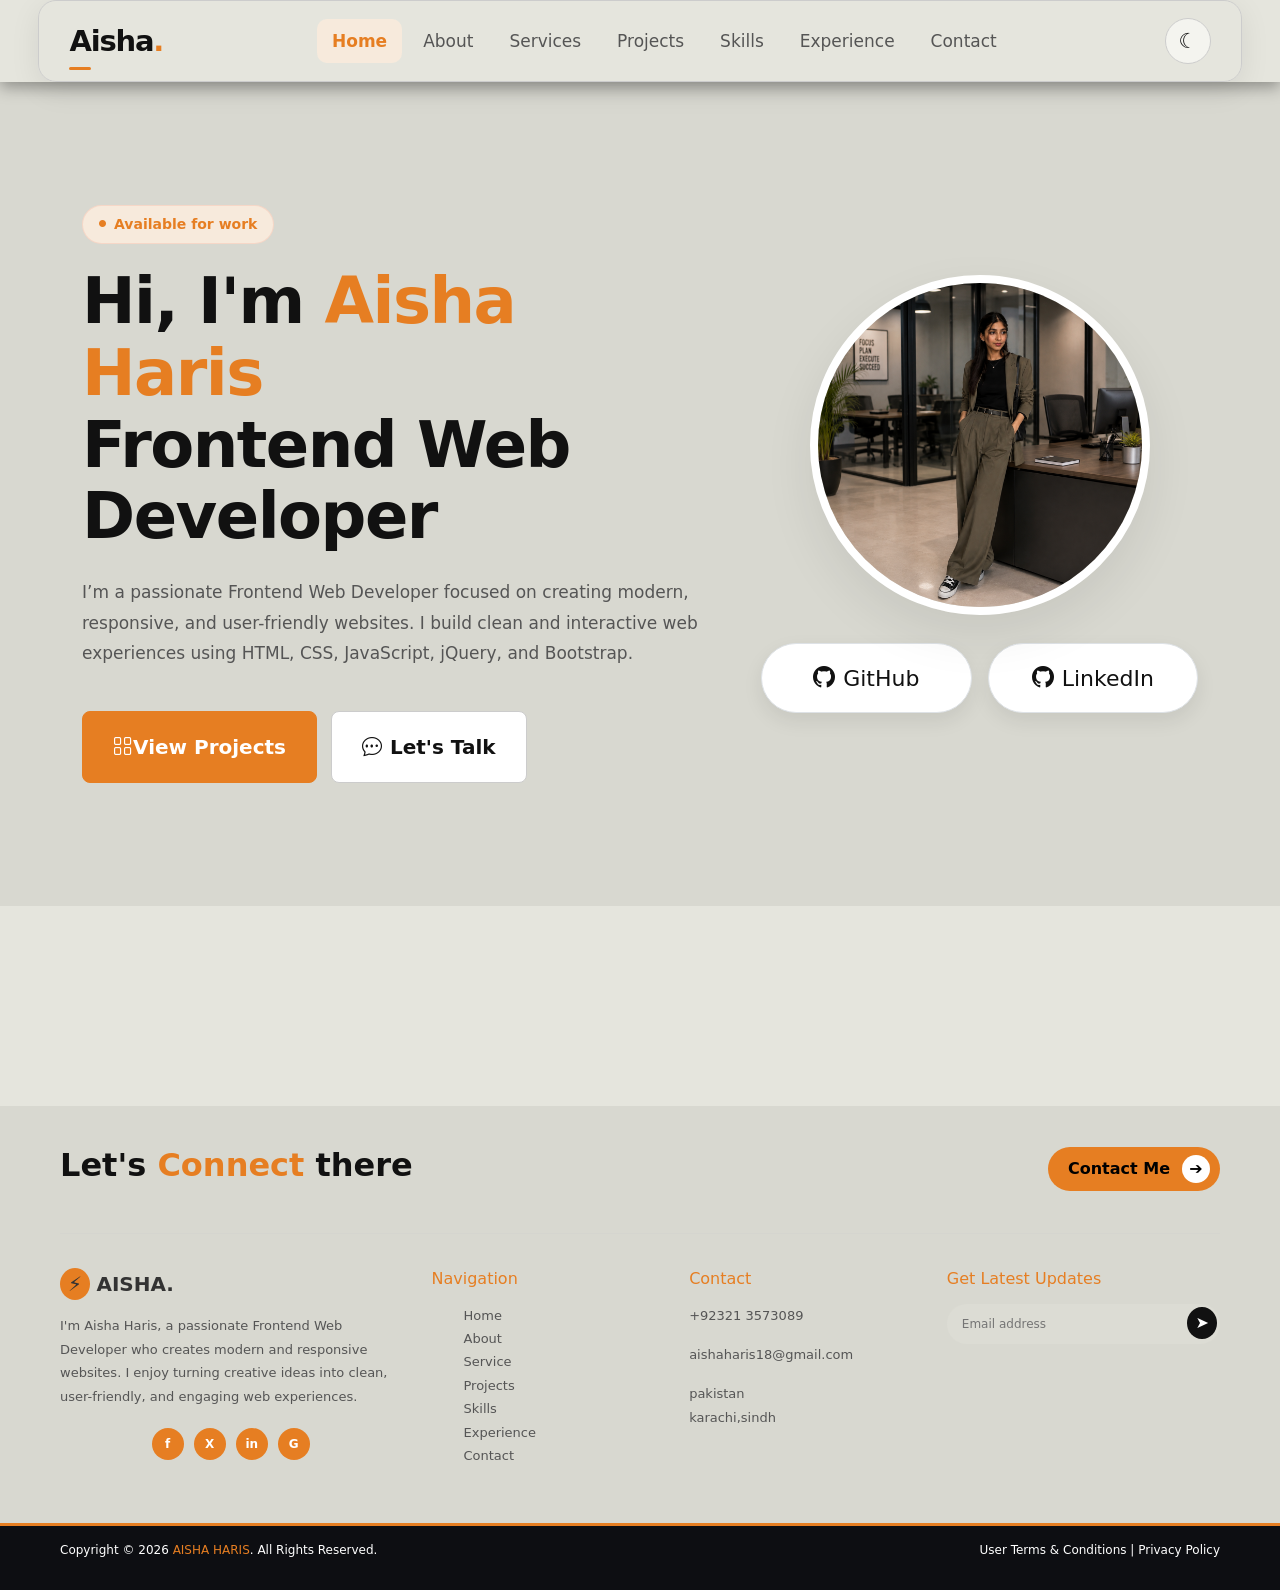
==== index.html @ 4a74c47f "initial portfolio website" ====
<!DOCTYPE html>
<html lang="en">
<head>
    <meta charset="UTF-8">
    <meta name="viewport" content="width=device-width, initial-scale=1.0">
    <title>Aisha Muhammad Haris | Frontend Developer</title>
    <link href="https://cdn.jsdelivr.net/npm/bootstrap@5.3.3/dist/css/bootstrap.min.css" rel="stylesheet">
    <link rel="stylesheet" href="https://cdn.jsdelivr.net/npm/bootstrap-icons@1.11.3/font/bootstrap-icons.min.css">
    <link rel="stylesheet" href="CSS/style.css">
    <link rel="stylesheet" href="CSS/responsive.css">
</head>
<body>
    <!-- NAVBAR -->
<!-- NAVBAR --> 
<nav class="navbar navbar-expand-lg portfolio-navbar"> 
    <div class="container"> 
 
        <a class="navbar-brand portfolio-logo" href="#home"> 
            Aisha<span>.</span> 
        </a> 
 
        <button class="navbar-toggler" type="button" 
            data-bs-toggle="collapse" 
            data-bs-target="#mainNavbar" 
            aria-controls="mainNavbar" 
            aria-expanded="false" 
            aria-label="Toggle navigation"> 
 
            <span class="hamburger-icon"> 
                <span></span> 
                <span></span> 
                <span></span> 
            </span> 
        </button> 
 
        <div class="collapse navbar-collapse" id="mainNavbar"> 
            <ul class="navbar-nav mx-auto align-items-lg-center"> 
                <li class="nav-item"> 
                    <a class="nav-link active" href="#home">Home</a> 
                </li> 
                <li class="nav-item"> 
                    <a class="nav-link" href="#about">About</a> 
                </li> 
                <li class="nav-item"> 
                    <a class="nav-link" href="#services">Services</a> 
                </li> 
                <li class="nav-item"> 
                    <a class="nav-link" href="#projects">Projects</a> 
                </li> 
                <li class="nav-item"> 
                    <a class="nav-link" href="#skills">Skills</a> 
                </li> 
                <li class="nav-item"> 
                    <a class="nav-link" href="#experience">Experience</a> 
                </li> 
                <li class="nav-item"> 
                    <a class="nav-link" href="#contact">Contact</a> 
                </li> 
            </ul> 
 
            <button class="theme-toggle" id="themeToggle" type="button" aria-label="Toggle dark mode"> 
                <span id="themeIcon">☾</span> 
            </button> 
        </div> 
    </div> 
</nav>
<!-- HERO SECTION -->
<section id="home" class="hero-section portfolio-section">
    <div class="container">
        <div class="row align-items-center g-5">
            <div class="col-lg-7">
                <span class="hero-badge"><i class="bi bi-circle-fill"></i> Available for work</span>
                <h1 class="hero-title">Hi, I'm <span class="hero-highlight">Aisha Haris</span><br>Frontend Web Developer</h1>
                <p class="hero-description">I’m a passionate Frontend Web Developer focused on creating modern, responsive, and user-friendly websites. I build clean and interactive web experiences using HTML, CSS, JavaScript, jQuery, and Bootstrap.</p>
                <div class="hero-buttons">
                    <a href="projects.html" class="btn btn-primary hero-btn"><i class="bi bi-grid"></i>View Projects</a>
                    <a href="https://wa.me/923213573089" target="_blank" rel="noopener noreferrer" class="btn btn-outline-secondary hero-btn">
                        <i class="bi bi-chat-dots me-2"></i>Let's Talk
                    </a>
                </div>
            </div>

            <div class="col-lg-5 text-center">
                <div class="hero-image-wrapper">
                    <div class="hero-image-bg"></div>
                    <img src="ASSETS/IMAGES/my pic.png" alt="" class="profile-img">
                </div>

                <div class="hero-social">
                    <a href="https://github.com/aishaharis18-taurus" target="_blank" class="btn btn-light border rounded-pill px-4 py-2 githublink">
                        <i class="bi bi-github me-2"></i>GitHub
                    </a>

                    <a href="" target="_blank" class="btn btn-light border rounded-pill px-4 py-2 linkedinlink">
                        <i class="bi bi-github me-2"></i>LinkedIn
                    </a>
                </div>
            </div>
        </div>
    </div>
</section>
<section id="about"></section>
<section id="services"></section>
<section id="projects"></section>
<section id="skills"></section>
<section id="education"></section>
<section id="experience"></section>
<section id="contact"></section>
    <!-- FOOTER  -->
<footer class="footer">
  <!-- Top CTA Header -->
  <div class="footer-top">
    <h2>Let's <span>Connect</span> there</h2>
    <a href="https://wa.me/923213573089" class="contact-btn">
      Contact Me <span class="arrow">➔</span>
    </a>
  </div>

  <hr class="divider" />


  <div class="footer-content">

    <div class="footer-col about">
      <div class="logo">
        <span class="logo-icon">⚡</span> <strong>AISHA.</strong>
      </div>
      <p>
        I'm Aisha Haris, a passionate Frontend Web Developer who creates modern and responsive websites.
I enjoy turning creative ideas into clean, user-friendly, and engaging web experiences.

      </p>
      <div class="social-icons">
        <a href="https://www.facebook.com">f</a>
        <a href="https://x.com">X</a>
        <a href="https://www.linkedin.com/in/aisha-haris-372047421/">in</a>
        <a href="https://github.com/aishaharis18-taurus">G</a>
      </div>
    </div>

    <div class="footer-col">
      <h3>Navigation</h3>
      <ul>
        <li><a href="#">Home</a></li>
        <li><a href="#">About</a></li>
        <li><a href="#">Service</a></li>
        <li><a href="#">Projects</a></li>
        <li><a href="#">Skills</a></li>
        <li><a href="#">Experience</a></li>
        <li><a href="#">Contact</a></li>
      </ul>
    </div>

    <div class="footer-col">
      <h3>Contact</h3>
      <p>+92321 3573089</p>
      <p>aishaharis18@gmail.com</p>
      <p>pakistan <br>karachi,sindh</p>
    </div>


    <div class="footer-col">
      <h3>Get Latest Updates</h3>
      <div class="newsletter-input">
        <input type="email" placeholder="Email address" />
        <button type="submit">➤</button>
      </div>
    </div>
  </div>
  <div class="footer-bottom">
    <p>Copyright © 2026 <span>AISHA HARIS</span>. All Rights Reserved.</p>
    <div class="footer-links">
      <a href="#">User Terms & Conditions</a> | <a href="#">Privacy Policy</a>
    </div>
  </div>
</footer>







<script src="https://cdn.jsdelivr.net/npm/bootstrap@5.3.3/dist/js/bootstrap.bundle.min.js"></script>
<script src="js/data.js"></script>
<script src="js/portfolio.js"></script>
<script src="js/about.js"></script>
<script src="js/projects.js"></script>
<script src="js/contact.js"></script>


</body>
</html>
---- CSS/style.css ----
:root {

    /* ================================
       LIGHT THEME
    ================================= */

    --primary-color: #e67e22;
    --primary-dark: #d66f16;
    --primary-light: #f7eadc;

    --bg-color: #e5e5dd;
    --navbar-color: rgba(229, 229, 221, 0.92);

    --mint-color: #eeeeea;
    --light-green: #f4f4ef;

    --heading-color: #111111;
    --text-color: #555555;

    --border-color: #cccccc;
    --shadow-color: rgba(0, 0, 0, 0.08);

    --card-color: #ffffff;

    --button-text: #ffffff;
    --outline-bg: #ffffff;
    --icon-bg: #ffffff;
    --image-border: #ffffff;

    --navbar-shadow: 0 8px 30px rgba(0, 0, 0, 0.08);

    --transition: 0.3s ease;

}
/* ================================
   DARK THEME - FULL BLACK
================================ */

[data-theme="dark"] {

    --primary-color: #f39a4a;
    --primary-dark: #e67e22;
    --primary-light: #2a1d14;

    /* FULL BLACK BACKGROUND */
    --bg-color: #000000;

    --navbar-color: rgba(10, 10, 10, 0.95);

    --mint-color: #0d0d0d;
    --light-green: #111111;

    --heading-color: #ffffff;
    --text-color: #bdbdbd;

    --border-color: #292929;
    --shadow-color: rgba(0, 0, 0, 0.7);

    --card-color: #111111;

    --button-text: #ffffff;
    --outline-bg: #111111;
    --icon-bg: #111111;
    --image-border: #222222;

    --navbar-shadow: 0 8px 30px rgba(0, 0, 0, 0.7);
}
html {
    scroll-behavior: smooth;
}

body {
    margin: 0;
    background: var(--bg-color);
    color: var(--heading-color);
     transition:
        background-color var(--transition),
        color var(--transition);
}
                     /* start navbar  */
.portfolio-navbar {
    position: sticky;
    top: 0;
    z-index: 1000;
    width: 100%;
    margin: 0;
    padding:  0;
  box-shadow: rgba(0, 0, 0, 0.35) 0px 5px 15px;
    background: transparent !important;
}
.portfolio-navbar > .container {
    width: 94%;
    max-width: 100%;
    min-height: 82px;
    padding: 0 30px;
    display: flex;
    align-items: center;
    background: var(--navbar-color);
    border: 1px solid var(--border-color);
    border-radius: 18px;
    box-shadow: 0 8px 30px var(--shadow-color);
    backdrop-filter: blur(16px);
    -webkit-backdrop-filter: blur(16px);
    transition: background-color var(--transition), border-color var(--transition), box-shadow var(--transition);
}
.portfolio-logo {
    position: relative;
    display: inline-flex;
    align-items: center;
    flex-shrink: 0;
    color: var(--heading-color) !important;
    font-size: 29px;
    font-weight: 700;
    letter-spacing: -1.2px;
    line-height: 1;
    text-decoration: none;
    transition: color var(--transition);
}
.portfolio-logo span {
    color: var(--primary-color);
}
.portfolio-logo::after {
    content: "";
    position: absolute;
    left: 0;
    bottom: -9px;
    width: 22px;
    height: 3px;
    background: var(--primary-color);
    border-radius: 20px;
    transition: width var(--transition);
}
.portfolio-logo:hover {
    color: var(--primary-color) !important;
}
.portfolio-logo:hover::after {
    width: 38px;
}
.portfolio-navbar .navbar-nav {
    margin: 0 auto !important;
    display: flex;
    align-items: center;
    gap: 6px;
}
.portfolio-navbar .nav-link {
    padding: 12px 15px !important;
    color: var(--text-color) !important;
    font-size: 17px;
    font-weight: 500;
    line-height: 1.2;
    white-space: nowrap;
    border-radius: 10px;
    transition: color var(--transition), background-color var(--transition);
}
.portfolio-navbar .nav-link:hover {
    color: var(--primary-color) !important;
    background: var(--primary-light);
}
.portfolio-navbar .nav-link.active {
    color: var(--primary-color) !important;
    background: var(--primary-light);
    font-weight: 600;
}
.theme-toggle {
    width: 46px;
    height: 46px;
    flex-shrink: 0;
    display: flex;
    align-items: center;
    justify-content: center;
    margin-left: 15px;
    padding: 0;
    border: 1px solid var(--border-color);
    border-radius: 50%;
    background: var(--light-green);
    color: var(--heading-color);
    font-size: 21px;
    line-height: 1;
    cursor: pointer;
    transition: color var(--transition), background-color var(--transition), border-color var(--transition), transform var(--transition);
}
.theme-toggle:hover {
    color: var(--primary-color);
    background: var(--primary-light);
    border-color: var(--primary-color);
    transform: rotate(15deg);
}
.navbar-toggler {
    width: 46px;
    height: 46px;
    padding: 0;
    display: flex;
    align-items: center;
    justify-content: center;
    border: 1px solid var(--border-color);
    border-radius: 10px;
    background: var(--light-green);
    transition: background-color var(--transition), border-color var(--transition), transform var(--transition);
}
.navbar-toggler:hover {
    background: var(--primary-light);
    border-color: var(--primary-color);
}
.navbar-toggler:active {
    transform: scale(0.92);
}
.navbar-toggler:focus {
    box-shadow: none;
}
.hamburger-icon {
    width: 22px;
    height: 18px;
    display: flex;
    flex-direction: column;
    justify-content: space-between;
}
.hamburger-icon span {
    width: 100%;
    height: 2px;
    display: block;
    background: var(--heading-color);
    border-radius: 10px;
    transform-origin: center;
    transition: transform 0.35s ease, opacity 0.25s ease;
}
.navbar-toggler[aria-expanded="true"] .hamburger-icon span:nth-child(1) {
    transform: translateY(8px) rotate(45deg);
}
.navbar-toggler[aria-expanded="true"] .hamburger-icon span:nth-child(2) {
    opacity: 0;
}
.navbar-toggler[aria-expanded="true"] .hamburger-icon span:nth-child(3) {
    transform: translateY(-8px) rotate(-45deg);
}
                   /* NAVBAR END  */            
                   /* HERO SECTION START  */
               .hero-section {
    min-height: calc(100vh - 76px);
    display: flex;
    align-items: center;
    padding: 80px 0;
    background: var(--bg-color);
    overflow: hidden;
    transition: background-color var(--transition);
}

.hero-badge {
    display: inline-flex;
    align-items: center;
    gap: 8px;
    padding: 8px 16px;
    margin-bottom: 22px;
    background: var(--primary-light);
    color: var(--primary-color);
    border: 1px solid rgba(239, 107, 79, 0.15);
    border-radius: 50px;
    font-size: 14px;
    font-weight: 600;
}
.hero-badge i {
    font-size: 7px;
}
.hero-title {
    margin: 0;
    color: var(--heading-color);
    font-size: clamp(2.5rem, 5vw, 4.2rem);
    line-height: 1.12;
    font-weight: 700;
    letter-spacing: -1.5px;
}
.hero-highlight {
    color: var(--primary-color);
}
.hero-description {
   max-width: 650px;
    margin-top: 24px;
    color: var(--text-color);
    font-size: 17px;
    line-height: 1.8;
}
.hero-buttons {
    display: flex;
    flex-wrap: wrap;
    gap: 14px;
    margin-top: 42px;
}
.hero-btn {
    padding: 20px 30px;
    border-radius: 8px;
    font-weight: 900;
    font-size: 20px;
    transition: color var(--transition), background-color var(--transition), border-color var(--transition), transform var(--transition);
}
.hero-btn.btn-primary {
    background: var(--primary-color);
    border-color: var(--primary-color);
    color: var(--button-text) !important;
}
.hero-btn.btn-primary:hover {
    background: var(--primary-dark);
    border-color: var(--primary-dark);
    color: var(--button-text) !important;
    transform: translateY(-2px);
}
.hero-btn.btn-outline-secondary {
    color: var(--heading-color) !important;
    background: var(--outline-bg) !important;
    border: 1px solid var(--border-color) !important;
}
.hero-btn.btn-outline-secondary:hover {
    color: var(--primary-color) !important;
    background: var(--primary-light) !important;
    border-color: var(--primary-color) !important;
    transform: translateY(-2px);
}
.hero-image-wrapper {
    position: relative;
    width: 340px;
    height: 340px;
    margin: 0 auto;
}
.hero-image-bg {
    position: absolute;
    inset: 15px;
    background: var(--mint-color);
    border-radius: 50%;
}
.profile-img {
    position: relative;
    z-index: 2;
    width: 100%;
    height: 100%;
    object-fit: cover;
    border-radius: 50%;
    border: 8px solid var(--image-border);
    box-shadow: 0 20px 50px var(--shadow-color);
    transition: border-color var(--transition), box-shadow var(--transition);
}
  .profile-img:hover {
      transform: scale(1.02);
    }
.hero-social {
    display: flex;
    justify-content: center;
    gap: 16px;
    margin-top: 28px;
}
.hero-social a {
    width: 300px;
    height: 70px;
    display: flex;
    align-items: center;
    justify-content: center;
    background: var(--icon-bg);
    color: var(--heading-color) !important;
    border: 1px solid var(--border-color);
    border-radius: 55%;
    font-size: 22px;
    text-decoration: none;
    box-shadow: 0 8px 20px var(--shadow-color);
    transition: color var(--transition), background-color var(--transition), border-color var(--transition), transform var(--transition), box-shadow var(--transition);
}
.hero-social a:hover {
    color: var(--button-text) !important;
    background: var(--primary-color);
    border-color: var(--primary-color);
    transform: translateY(-4px);
    box-shadow: 0 12px 25px var(--shadow-color);
}
.hero-social a i {
    color: inherit !important;
    transition: color var(--transition);
    
}    
                      /* HERO SECTION END  */

                      /* ABOUT SECTION STRT  */
                      .about-section {
    width: 90%;
    max-width: 1200px;
    margin: 80px auto;
    display: grid;
    grid-template-columns: 1.1fr 1.4fr 0.9fr;
    gap: 55px;
    align-items: start;
}

.about-left {
    position: relative;
    min-height: auto;
    transform: translateX(-30px);
}

.experience {
    display: flex;
    align-items: flex-start;
    gap: 8px;
    margin-bottom: 30px;
}

.experience > span {
    font-size: 32px;
    font-weight: 700;
    color: var(--primary-color);
}

.experience strong {
    font-size: 52px;
    line-height: 60px;
    color: var(--primary-color);
}

.experience p {
    font-size: 21px;
    font-weight: 700;
    margin-top: 5px;
    color: var(--heading-color);
}

.experience small {
    font-size: 20px;
    color: var(--text-color);
  font-weight: 300;
}

.profile-image {
    width: 390px;
    height: 460px;
    margin-left: 0;
    overflow: hidden;
    position: relative;
    border-radius: 25px;
    transition: transform 0.5s ease, box-shadow 0.5s ease;
}

.about-left .profile-image + .profile-image {
    margin-top: 30px;
}

.profile-image img {
    width: 100%;
    height: 100%;
    object-fit: cover;
    display: block;
    transition: transform 0.7s ease;
}

.profile-image:hover {
    transform: translateY(-8px) scale(1.02);
    box-shadow: 0 20px 45px var(--shadow-color);
}

.profile-image:hover img {
    transform: scale(1.06);
}

.profile-image::after {
    content: "";
    position: absolute;
    inset: 0;
    background: linear-gradient(
        120deg,
        transparent 30%,
        rgba(255, 255, 255, 0.25),
        transparent 70%
    );
    transform: translateX(-120%);
    transition: transform 0.8s ease;
}

.profile-image:hover::after {
    transform: translateX(120%);
}
.tag {
    position: absolute;
    padding: 11px 19px;
    background: var(--mint-color);
    color: var(--text-color);
    border: 1px solid var(--border-color);
    border-radius: 20px;
    font-size: 13px;
    box-shadow: 0 8px 20px var(--shadow-color);
    animation: floatingTag 4s ease-in-out infinite;
    z-index: 5;
}

.tag-1 {
    top: 180px;
    left: -25px;
}

.tag-2 {
    top: 125px;
    right: -20px;
    animation-delay: 0.8s;
}

.tag-3 {
    top: 365px;
    right: -45px;
    animation-delay: 1.5s;
}

@keyframes floatingTag {
    0%,
    100% {
        transform: translateY(0);
    }

    50% {
        transform: translateY(-10px);
    }
}

.about-me {
    margin-top: -70px;
    text-align: center;
}

.about-me h2 {
    margin: 0 0 25px;
    font-size: 70px;
    font-weight: 700;
    line-height: 1.1;
    color: var(--heading-color);
    position: relative;
    display: inline-block;
}

.about-me h2::after {
    content: "";
    position: absolute;
    left: 0;
    bottom: -8px;
    width: 45px;
    height: 3px;
    background: var(--primary-color);
    border-radius: 10px;
    transition: width 0.4s ease;
}

.about-me:hover h2::after {
    width: 85px;
}

.about-me h3 {
    margin: 0 0 18px;
    color: var(--primary-color);
    font-size: 40px;
    font-weight: 700;
    line-height: 1.2;
}

.about-me p {
    max-width: 600px;
    margin: 0 auto 35px;
    color: var(--text-color);
    font-size: 20px;
    line-height: 1.9;
}

.education {
    margin-top: -45px;
}

.education h2 {
    margin: 0 0 30px;
    font-size: 43px;
    font-weight: 700;
    color: var(--heading-color);
    position: relative;
}

.education h2::after {
    content: "";
    display: block;
    width: 45px;
    height: 3px;
    margin-top: 8px;
    background: var(--primary-color);
    border-radius: 10px;
}

.education-item {
    margin-bottom: 30px;
    padding-left: 15px;
    border-left: 2px solid var(--primary-color);
    transition: transform 0.35s ease, padding-left 0.35s ease;
}

.education-item:hover {
    transform: translateX(6px);
    padding-left: 20px;
}

.education-item h4 {
    margin: 0 0 7px;
    font-size: 30px;
    font-weight: 600;
    color: var(--heading-color);
}

.education-item span {
    font-size: 20px;
    color: var(--primary-color);
}

.education-item p {
    margin-top: 7px;
    font-size: 18px;
    line-height: 1.6;
    color: var(--text-color);
}
.certificates {
    margin-top: 45px;
}

.certificates h2 {
    font-size: 43px;
    font-weight: 700;
    margin-bottom: 25px;
    color: var(--heading-color);
}

.certificate-box {
    display: grid;
    grid-template-columns: repeat(2, 1fr);
    gap: 15px;
    padding-left: 15px;
    border-left: 2px solid var(--primary-color);
}

.certificate-box img {
    width:400px;
    height: 300px;
    object-fit: cover;
    border: 1px solid var(--border-color);
    border-radius: 8px;
    cursor: pointer;
    transition: transform 0.4s ease, box-shadow 0.4s ease, filter 0.4s ease;
}

.certificate-box img:hover {
    transform: translateY(-8px) scale(1.04);
    box-shadow: 0 15px 30px var(--shadow-color);
    filter: brightness(1.04);
}

        /* ABOUT SECTION END */
/* info  */
#infoCarousel {
    max-width: 920px;
    margin: 45px auto 0;
    padding: 0 45px;
}
#infoCarousel .carousel-inner {
    overflow: visible;
}
.info-card {
    position: relative;
    min-height: 95px;
    padding: 20px 22px;
    display: flex;
    align-items: center;
    gap: 16px;
    background: var(--card-color);
    border: 1px solid var(--border-color);
    border-radius: 18px;
    box-shadow: 0 8px 25px var(--shadow-color);
    overflow: hidden;
    transition:
        transform var(--transition),
        box-shadow var(--transition),
        border-color var(--transition);
}
.info-card::before {
    content: "";
    position: absolute;
    top: 0;
    left: 0;
    width: 100%;
    height: 3px;
    background: var(--primary-color);
    transform: scaleX(0);
    transform-origin: left;
transition: transform var(--transition);
}
.info-card:hover {
    transform: translateY(-6px);

    border-color: var(--primary-color);

    box-shadow:
        0 15px 35px var(--shadow-color);
}
.info-card:hover::before {
    transform: scaleX(1);
}
.info-icon {
    width: 50px;
    height: 50px;
    min-width: 50px;
    display: flex;
    align-items: center;
    justify-content: center;
    border-radius: 14px;
    background: var(--primary-light);
    color: var(--primary-color);
    font-size: 21px;
    transition:
        transform var(--transition),
        background var(--transition),
        color var(--transition);
}
.info-card:hover .info-icon {
    transform: rotate(-6deg) scale(1.08);
    background: var(--primary-color);
    color: var(--button-text);
}
.info-card span {
    display: block;
    margin-bottom: 5px;
    font-size: 12px;
    font-weight: 600;
    text-transform: uppercase;
    letter-spacing: 1px;
    color: var(--text-color);
}
.info-card h5 {
    margin: 0;
    font-size: 15px;
    font-weight: 600;
    color: var(--heading-color);
    word-break: break-word;
}
#infoCarousel .carousel-item {
    transition:
        transform 0.8s ease-in-out,
        opacity 0.4s ease-in-out;
}
#infoCarousel .carousel-control-prev,
#infoCarousel .carousel-control-next {
    width: 38px;
    height: 38px;
    top: 50%;
    transform: translateY(-50%);
    border-radius: 50%;
    background: var(--primary-color);
    opacity: 1;
    transition:
        transform var(--transition),
        background var(--transition),
        box-shadow var(--transition);
}
#infoCarousel .carousel-control-prev {
    left: 0;
}
#infoCarousel .carousel-control-next {
    right: 0;
}
#infoCarousel .carousel-control-prev:hover,
#infoCarousel .carousel-control-next:hover {
    background: var(--primary-dark);
    transform: translateY(-50%) scale(1.12);
    box-shadow:
        0 8px 20px var(--shadow-color);
}
     
       /* SKILLS */

.skills-section {
    padding: 100px 0;
    background: var(--bg-color);
    overflow: hidden;
}

.skills-section .badge-soft {
    display: inline-block;
    padding: 9px 20px;
    border-radius: 50px;
    background: var(--primary-light);
    color: var(--primary-color);
    font-size: 13px;
    font-weight: 800;
    letter-spacing: 1.5px;
    text-transform: uppercase;
    animation: badgeFloat 3s ease-in-out infinite;
}

.skills-section .section-title {
    margin: 14px 0 10px;
    font-size: 44px;
    font-weight: 800;
    color: var(--heading-color);
    letter-spacing: -1px;
    transition: 0.4s ease;
}

.skills-section .section-title:hover {
    transform: translateY(-4px);
    letter-spacing: 1px;
}

.skills-section .section-subtitle {
    max-width: 650px;
    margin: 0 auto;
    color: var(--text-color);
    font-size: 16px;
    line-height: 1.8;
}

.skill-card {
    position: relative;
    padding: 25px;
    background: var(--card-color);
    border: 1px solid var(--border-color);
    border-radius: 20px;
    box-shadow: 0 10px 30px var(--shadow-color);
    overflow: hidden;
    transition: 0.45s ease;
    animation: cardEntrance 0.8s ease both;
}

.skill-card:hover {
    transform: translateY(-9px);
    box-shadow: 0 18px 40px var(--shadow-color);
}

.skill-header {
    display: flex;
    align-items: center;
    justify-content: space-between;
    gap: 15px;
    margin-bottom: 14px;
}

.skill-name {
    color: var(--heading-color);
    font-size: 17px;
    font-weight: 800;
}

.skill-percentage {
    font-size: 16px;
    font-weight: 900;
    transition: 0.3s ease;
}

.skill-card:hover .skill-percentage {
    transform: scale(1.15);
}

.progress {
    width: 100%;
    height: 11px;
    background: var(--mint-color);
    border-radius: 50px;
    overflow: hidden;
    box-shadow: inset 0 2px 5px rgba(23, 32, 51, 0.08);
}

.progress-bar {
    position: relative;
    height: 100%;
    border-radius: 50px;
    overflow: hidden;
    animation: progressFill 1.8s cubic-bezier(0.22, 1, 0.36, 1);
}

.progress-bar::after {
    content: "";
    position: absolute;
    top: 0;
    left: -80px;
    width: 80px;
    height: 100%;
    background: rgba(255, 255, 255, 0.6);
    transform: skewX(-20deg);
    animation: progressShine 2.5s ease-in-out infinite;
}


/* 95% GREEN */

.skill-95 .skill-percentage {
    color: #22a447;
}

.skill-95 .progress-bar {
    background: linear-gradient(90deg, #5edb8c, #22a447);
    box-shadow: 0 0 18px rgba(34, 164, 71, 0.35);
}


/* 90% RED */

.skill-90 .skill-percentage {
    color: #e63946;
}

.skill-90 .progress-bar {
    background: linear-gradient(90deg, #ff8585, #e63946);
    box-shadow: 0 0 18px rgba(230, 57, 70, 0.35);
}


/* 85% BLUE */

.skill-85 .skill-percentage {
    color: #4361ee;
}

.skill-85 .progress-bar {
    background: linear-gradient(90deg, #70a5f5, #4361ee);
    box-shadow: 0 0 18px rgba(67, 97, 238, 0.35);
}


/* 80% PURPLE */

.skill-80 .skill-percentage {
    color: #9b5de5;
}

.skill-80 .progress-bar {
    background: linear-gradient(90deg, #bd91e8, #9b5de5);
    box-shadow: 0 0 18px rgba(155, 93, 229, 0.35);
}


/* 75% ORANGE */

.skill-75 .skill-percentage {
    color: #f97316;
}

.skill-75 .progress-bar {
    background: linear-gradient(90deg, #fb9a55, #f97316);
    box-shadow: 0 0 18px rgba(249, 115, 22, 0.35);
}


/* 60% TEAL */

.skill-60 .skill-percentage {
    color: #348f82;
}

.skill-60 .progress-bar {
    background: linear-gradient(90deg, #7acfc0, #348f82);
    box-shadow: 0 0 18px rgba(52, 143, 130, 0.30);
}


@keyframes progressFill {
    from {
        width: 0;
    }
}

@keyframes progressShine {
    0% {
        left: -80px;
    }

    55% {
        left: 110%;
    }

    100% {
        left: 110%;
    }
}

@keyframes cardEntrance {
    from {
        opacity: 0;
        transform: translateY(40px) scale(0.96);
    }

    to {
        opacity: 1;
        transform: translateY(0) scale(1);
    }
}

@keyframes badgeFloat {
    0%,
    100% {
        transform: translateY(0);
    }

    50% {
        transform: translateY(-4px);
    }
}
                     /* SKILL END  */

               /* PROJECTS START  */

#projects {
    padding: 100px 0;
    background: var(--mint-color);
    overflow: hidden;
}

#projects .badge-soft {
    display: inline-block;
    padding: 9px 20px;
    margin-bottom: 8px;
    border-radius: 50px;
    background: var(--primary-light);
    color: var(--primary-color);
    font-size: 13px;
    font-weight: 800;
    letter-spacing: 1.5px;
    text-transform: uppercase;
    animation: projectBadge 3s ease-in-out infinite;
}

#projects .section-title {
    margin: 10px 0;
    color: var(--heading-color);
    font-size: 44px;
    font-weight: 800;
    letter-spacing: -1px;
    transition: 0.4s ease;
}

#projects .section-title:hover {
    transform: translateY(-4px);
    letter-spacing: 1px;
}

#projects .section-subtitle {
    max-width: 650px;
    margin: 0 auto 45px;
    color: var(--text-color);
    font-size: 16px;
    line-height: 1.8;
}

.project-card {
    height: 100%;
    background: var(--card-color);
    border: 1px solid var(--border-color);
    border-radius: 20px;
    overflow: hidden;
    box-shadow: 0 10px 30px var(--shadow-color);
    transition: transform 0.45s ease, box-shadow 0.45s ease;
    animation: projectCardEntrance 0.8s ease both;
}

.project-card:hover {
    transform: translateY(-10px);
    box-shadow: 0 20px 45px var(--shadow-color);
}

.project-image {
    display: block;
    width: 100%;
    height: 230px;
    object-fit: cover;
    transition: transform 0.6s ease;
}

.project-card:hover .project-image {
    transform: scale(1.06);
}

.project-content {
    padding: 25px;
}

.project-category {
    display: inline-block;
    padding: 6px 13px;
    margin-bottom: 12px;
    border-radius: 50px;
    background: var(--primary-light);
    color: var(--primary-color);
    font-size: 12px;
    font-weight: 800;
    letter-spacing: 0.5px;
}

.project-content h3 {
    margin-bottom: 10px;
    color: var(--heading-color);
    font-size: 24px;
    font-weight: 800;
}

.project-content p {
    min-height: 72px;
    margin-bottom: 18px;
    color: var(--text-color);
    font-size: 14px;
    line-height: 1.7;
}

.project-technologies {
    display: flex;
    flex-wrap: wrap;
    gap: 8px;
    margin-bottom: 22px;
}

.project-technologies span {
    padding: 6px 12px;
    border: 1px solid var(--border-color);
    border-radius: 50px;
    background: var(--light-green);
    color: var(--heading-color);
    font-size: 12px;
    font-weight: 700;
    transition: 0.3s ease;
}

.project-technologies span:hover {
    transform: translateY(-3px);
    border-color: var(--primary-color);
    background: var(--primary-light);
    color: var(--primary-color);
}

.view-project-btn {
    width: 100%;
    padding: 11px 20px;
    border: none;
    border-radius: 10px;
    background: var(--primary-color);
    color: var(--button-text);
    font-weight: 700;
    transition: 0.35s ease;
}

.view-project-btn:hover {
    background: var(--primary-dark);
    color: var(--button-text);
    transform: translateY(-3px);
    box-shadow: 0 8px 20px rgba(239, 107, 79, 0.25);
}


/* PROJECT MODAL */

#projectModal .modal-content {
    background: var(--card-color);
    color: var(--text-color);
    border: 1px solid var(--border-color);
    border-radius: 20px;
    overflow: hidden;
    box-shadow: 0 25px 60px rgba(0, 0, 0, 0.2);
}

#projectModal .modal-header {
    padding: 20px 25px;
    background: var(--card-color);
    border-bottom: 1px solid var(--border-color);
}

#projectModal .modal-title {
    color: var(--heading-color);
    font-size: 24px;
    font-weight: 800;
}

#projectModal .modal-body {
    padding: 25px;
}

#projectModal .modal-body img {
    width: 100%;
    max-height: 400px;
    object-fit: cover;
    border-radius: 15px;
    box-shadow: 0 10px 25px var(--shadow-color);
}

#projectModal .modal-body p {
    color: var(--text-color);
    line-height: 1.8;
}

#projectModal .modal-body h5 {
    margin-top: 25px;
    margin-bottom: 12px;
    color: var(--heading-color);
    font-weight: 800;
}

#projectModal .modal-body ul {
    padding-left: 20px;
}

#projectModal .modal-body li {
    margin-bottom: 8px;
    color: var(--text-color);
}

#projectModal .btn {
    padding: 10px 18px;
    border-radius: 9px;
    font-weight: 700;
    transition: 0.3s ease;
}

#projectModal .btn:hover {
    transform: translateY(-3px);
}

#projectModal .btn-primary {
    background: var(--primary-color);
    border-color: var(--primary-color);
}

#projectModal .btn-primary:hover {
    background: var(--primary-dark);
    border-color: var(--primary-dark);
}


/* ANIMATIONS */

@keyframes projectCardEntrance {
    from {
        opacity: 0;
        transform: translateY(45px);
    }

    to {
        opacity: 1;
        transform: translateY(0);
    }
}

@keyframes projectBadge {
    0%,
    100% {
        transform: translateY(0);
    }

    50% {
        transform: translateY(-4px);
    }
}
.project-image-wrapper {
    position: relative;
    overflow: hidden;
    cursor: zoom-in;
}

.project-image {
    display: block;
    width: 100%;
    height: 230px;
    object-fit: cover;
    transition: transform 0.6s ease;
}

.project-image-wrapper::after {
    content: "⌕";
    position: absolute;
    top: 50%;
    left: 50%;
    width: 55px;
    height: 55px;
    display: flex;
    align-items: center;
    justify-content: center;
    border-radius: 50%;
    background: rgba(255, 255, 255, 0.9);
    color: var(--primary-color);
    font-size: 28px;
    font-weight: 700;
    opacity: 0;
    transform: translate(-50%, -50%) scale(0.7);
    transition: 0.35s ease;
    pointer-events: none;
}

.project-image-wrapper:hover .project-image {
    transform: scale(1.08);
}

.project-image-wrapper:hover::after {
    opacity: 1;
    transform: translate(-50%, -50%) scale(1);
}


/* LIGHTBOX */

.project-lightbox {
    position: fixed;
    inset: 0;
    z-index: 9999;
    display: flex;
    align-items: center;
    justify-content: center;
    padding: 40px;
    background: rgba(10, 15, 25, 0.94);
    opacity: 0;
    visibility: hidden;
    pointer-events: none;
    transition: opacity 0.35s ease, visibility 0.35s ease;
}

.project-lightbox.active {
    opacity: 1;
    visibility: visible;
    pointer-events: auto;
}

.lightbox-image {
    display: block;
    max-width: 90%;
    max-height: 82vh;
    object-fit: contain;
    border-radius: 14px;
    box-shadow: 0 25px 70px rgba(0, 0, 0, 0.5);
    transform: scale(0.8);
    transition: transform 0.4s ease;
}

.project-lightbox.active .lightbox-image {
    transform: scale(1);
}

.lightbox-close {
    position: absolute;
    top: 25px;
    right: 30px;
    width: 45px;
    height: 45px;
    border: none;
    border-radius: 50%;
    background: var(--primary-color);
    color: #ffffff;
    font-size: 30px;
    line-height: 1;
    cursor: pointer;
    transition: 0.3s ease;
}

.lightbox-close:hover {
    background: var(--primary-dark);
    transform: rotate(90deg) scale(1.08);
}

.lightbox-title {
    position: absolute;
    left: 50%;
    bottom: 25px;
    transform: translateX(-50%);
    padding: 8px 18px;
    border-radius: 50px;
    background: rgba(255, 255, 255, 0.12);
    color: #ffffff;
    font-size: 14px;
    font-weight: 700;
    backdrop-filter: blur(10px);
}
                            /* PROJECT END  */
                /* SERVICE START   */
.services-section {
    padding: 100px 0;
    background: var(--bg-color);
}

.services-section .text-center {
    position: relative;
    margin-bottom: 60px;
}

.services-section .badge-soft {
    display: inline-block;
    padding: 8px 18px;
    margin-bottom: 10px;
    border-radius: 30px;
    background: var(--primary-light);
    color: var(--primary-color);
    font-size: 14px;
    font-weight: 700;
    letter-spacing: 1px;
    text-transform: uppercase;
}

.services-section .section-title {
    position: relative;
    display: inline-block;
    margin: 10px 0 15px;
    font-size: 52px;
    font-weight: 800;
    line-height: 1.15;
    color: var(--heading-color);
    letter-spacing: -1px;
    transition: transform 0.4s ease, letter-spacing 0.4s ease;
}

.services-section .section-title::after {
    content: "";
    position: absolute;
    left: 50%;
    bottom: -12px;
    width: 60px;
    height: 4px;
    border-radius: 20px;
    background: var(--primary-color);
    transform: translateX(-50%);
    transition: width 0.4s ease;
}

.services-section .section-title:hover {
    transform: translateY(-4px);
    letter-spacing: 1px;
}

.services-section .section-title:hover::after {
    width: 110px;
}

.services-section .section-subtitle {
    max-width: 650px;
    margin: 25px auto 0;
    color: var(--text-color);
    font-size: 17px;
    line-height: 1.8;
}

.service-card {
    position: relative;
    height: 100%;
    padding: 35px 30px;
    background: var(--card-color);
    border: 1px solid var(--border-color);
    border-radius: 22px;
    overflow: hidden;
    transition: transform 0.4s ease, box-shadow 0.4s ease;
}

.service-card::before {
    content: "";
    position: absolute;
    top: 0;
    left: 0;
    width: 100%;
    height: 4px;
    background: var(--primary-color);
    transform: scaleX(0);
    transform-origin: left;
    transition: transform 0.4s ease;
}

.service-card:hover {
    transform: translateY(-10px);
    box-shadow: 0 20px 45px var(--shadow-color);
}

.service-card:hover::before {
    transform: scaleX(1);
}

.service-icon {
    width: 65px;
    height: 65px;
    display: flex;
    align-items: center;
    justify-content: center;
    margin-bottom: 25px;
    border-radius: 18px;
    background: var(--primary-light);
    color: var(--primary-color);
    font-size: 30px;
    transition: transform 0.4s ease, background 0.4s ease;
}

.service-card:hover .service-icon {
    transform: rotate(-5deg) scale(1.1);
    background: var(--mint-color);
}

.service-card h3 {
    margin-bottom: 15px;
    font-size: 25px;
    font-weight: 700;
    color: var(--heading-color);
}

.service-card p {
    margin: 0;
    color: var(--text-color);
    font-size: 16px;
    line-height: 1.8;
}

.service-number {
    position: absolute;
    right: 25px;
    bottom: 15px;
    font-size: 55px;
    font-weight: 800;
    line-height: 1;
    color: var(--primary-light);
    transition: color 0.4s ease, transform 0.4s ease;
}

.service-card:hover .service-number {
    color: var(--mint-color);
    transform: translateY(-5px);
}
.services-section .badge-soft,
.services-section .section-title,
.services-section .section-subtitle {
    animation: servicesFadeUp 0.8s ease both;
}

.services-section .section-title {
    animation-delay: 0.15s;
}

.services-section .section-subtitle {
    animation-delay: 0.3s;
}

.service-card {
    animation: serviceCardIn 0.8s ease both;
}

.service-card:nth-child(1) {
    animation-delay: 0.1s;
}

.service-card:nth-child(2) {
    animation-delay: 0.2s;
}

.service-card:nth-child(3) {
    animation-delay: 0.3s;
}

.service-card:nth-child(4) {
    animation-delay: 0.4s;
}

.service-card:nth-child(5) {
    animation-delay: 0.5s;
}

.service-card:nth-child(6) {
    animation-delay: 0.6s;
}

.service-icon {
    transition: transform 0.4s ease, background 0.4s ease;
}


.service-card:hover .service-icon {
    transform: translateY(-5px) rotate(-6deg) scale(1.1);
}

@keyframes servicesFadeUp {
    from {
        opacity: 0;
        transform: translateY(25px);
    }

    to {
        opacity: 1;
        transform: translateY(0);
    }
}

@keyframes serviceCardIn {
    from {
        opacity: 0;
        transform: translateY(35px);
    }

    to {
        opacity: 1;
        transform: translateY(0);
    }
}
.services-section .badge-soft {
    position: relative;
    top: -100px;
    font-size: 16px;
    padding: 9px 20px;
    left: 200px;
}
                /* SERVICE END   */
          /* EDUCATION SECTION */
.education-section {
    padding: 100px 20px;
    background: var(--bg-color);
}
.education-section .container {
    max-width: 1100px;
    margin: auto;
}
.education-section .section-title {
    font-size: 42px;
    font-weight: 800;
    color: var(--heading-color);
    margin-bottom: 8px;
}
.education-section .section-subtitle {
    color: var(--text-color);
    margin-bottom: 45px;
}
.education-section .row {
    position: relative;
    width: 100%;
    padding: 20px 0;
    display: block;
}
.education-section .row::before {
    content: "";
    position: absolute;
    left: 22px;
    top: 0;
    bottom: 0;
    width: 2px;
    background: var(--border-color);
}
.education-section .col-lg-6 {
    position: relative;
    width: 100%;
    padding: 0;
    margin-bottom: 70px;
}
.education-card {
    position: relative;
    margin-left: 80px;
    width: calc(100% - 80px);
    padding: 28px 35px;
    background: var(--card-color);
    border-radius: 18px;
    border: 1px solid var(--border-color);
    box-shadow: 0 5px 25px var(--shadow-color);
    transition: transform 0.45s ease, box-shadow 0.45s ease, border-color 0.45s ease;
}
.education-card::before {
    content: "";
    position: absolute;
    left: -80px;
    top: 0;
    width: 44px;
    height: 44px;
    border-radius: 50%;
    background: var(--icon-bg);
    border: 3px solid var(--primary-color);
    box-sizing: border-box;
    z-index: 2;
    transition: transform 0.45s ease, box-shadow 0.45s ease, border-color 0.45s ease;
}
.education-card::after {
    content: "";
    position: absolute;
    left: -67px;
    top: 13px;
    width: 18px;
    height: 18px;
    border-radius: 50%;
    background: var(--primary-color);
    border: 3px solid var(--primary-light);
    box-sizing: border-box;
    z-index: 3;
    transition: transform 0.45s ease, background 0.45s ease;
}
.education-card:hover {
    transform: translateY(-10px) scale(1.015);
    border-color: var(--primary-color);
    box-shadow: 0 18px 40px var(--shadow-color), 0 0 25px rgba(239, 107, 79, 0.10);
}
.education-card:hover::before {
    transform: scale(1.12) rotate(8deg);
    border-color: var(--primary-color);
    box-shadow: 0 0 0 6px var(--primary-light), 0 0 25px rgba(239, 107, 79, 0.35);
}
.education-card:hover::after {
    transform: scale(1.15);
    background: var(--primary-dark);
}
.education-card h3 {
    margin: 0;
    font-size: 28px;
    font-weight: 700;
    color: var(--heading-color);
    transition: color 0.35s ease, transform 0.35s ease;
}
.education-card:hover h3 {
    color: var(--primary-color);
    transform: translateX(5px);
}
.education-card h5 {
    margin-top: 12px;
    margin-bottom: 0;
    font-size: 19px;
    font-weight: 400;
    color: var(--text-color);
    transition: color 0.35s ease, transform 0.35s ease;
}
.education-card:hover h5 {
    color: var(--primary-dark);
    transform: translateX(5px);
}
.education-card span {
    display: inline-block;
    margin-top: 18px;
    padding: 10px 22px;
    border-radius: 25px;
    background: var(--mint-color);
    color: var(--primary-dark);
    border: 1px solid var(--border-color);
    font-size: 16px;
    font-weight: 600;
    white-space: nowrap;
    transition: transform 0.35s ease, background 0.35s ease, color 0.35s ease, box-shadow 0.35s ease;
}
.education-card:hover span {
    transform: translateY(-3px);
    background: var(--primary-color);
    color: var(--button-text);
    box-shadow: 0 8px 20px rgba(239, 107, 79, 0.25);
}
.education-card p {
    margin-top: 25px;
    margin-bottom: 0;
    font-size: 18px;
    line-height: 1.6;
    color: var(--text-color);
    transition: color 0.35s ease, transform 0.35s ease;
}
.education-card:hover p {
    color: var(--text-color);
    transform: translateX(3px);
}
@keyframes educationReveal {
    0% {
        opacity: 0;
        transform: translateY(35px) scale(0.96);
    }
    70% {
        opacity: 1;
        transform: translateY(-4px) scale(1.01);
    }
    100% {
        opacity: 1;
        transform: translateY(0) scale(1);
    }
}
.education-card {
    animation: educationReveal 0.8s cubic-bezier(0.22, 1, 0.36, 1) both;
}
.education-card:nth-child(1) {
    animation-delay: 0.1s;
}
.education-card:nth-child(2) {
    animation-delay: 0.25s;
}
.education-card:nth-child(3) {
    animation-delay: 0.4s;
}
.education-card:nth-child(4) {
    animation-delay: 0.55s;
}
            /* experience  */
.experience-card {
    position: relative;
    width: 100%;
    width: 1000px;
    margin: 0 auto 28px;
    padding: 30px 35px 30px 110px;
    background: #ffffff;
    border-radius: 20px;
    border: none;
    box-shadow: 0 8px 35px rgba(0, 0, 0, 0.04);
    transition:
        transform 0.3s ease,
        box-shadow 0.3s ease;
}
.experience-card::before {
    content: "💼";
    position: absolute;
    left: 35px;
    top: 30px;
    width: 58px;
    height: 58px;
    border-radius: 50%;
    background: #ed912d;
    display: flex;
    align-items: center;
    justify-content: center;
    font-size: 24px;
    box-shadow: 0 6px 15px rgba(237, 145, 45, 0.25);
}
.experience-card h3 {
    margin: 0 0 8px;
    font-size: 22px;
    font-weight: 700;
    color: #222;
}
.experience-card h5 {
    margin: 0;
    font-size: 16px;
    font-weight: 400;
    color: #999;
}
.experience-card span {
    display: inline-block;
    margin-top: 18px;
    min-width: 130px;
    padding: 10px 18px;
    text-align: center;
    border-radius: 30px;
    background: #171923;
    color: #ffffff;
    font-size: 14px;
    font-weight: 600;
    transition: 0.3s ease;
}
.experience-card p {
    margin: 20px 0 0;
    font-size: 16px;
    line-height: 1.6;
    color: #777;
}
.experience-card:hover {
    transform: translateY(-6px);
    box-shadow:
        0 15px 40px rgba(0, 0, 0, 0.09);
}
.experience-card:hover::before {
    transform: scale(1.08) rotate(5deg);
}
.experience-card:hover span {
    background: #ed912d;
    color: #111;
}
.experience-card {
    position: relative;
    overflow: hidden;
    transition:
        transform 0.45s cubic-bezier(0.22, 1, 0.36, 1),
        box-shadow 0.45s ease;
}
.experience-card::after {
    content: "";
    position: absolute;
    inset: 0;
    border-radius: 20px;
    padding: 2px;
    background: linear-gradient(
        120deg,
        transparent,
        #ed912d,
        transparent,
        #ed912d,
        transparent
    );
    background-size: 300% 300%;
    opacity: 0;
    animation: borderFlow 5s linear infinite;
    pointer-events: none;
    -webkit-mask:
        linear-gradient(#fff 0 0) content-box,
        linear-gradient(#fff 0 0);
    -webkit-mask-composite: xor;
    mask-composite: exclude;
}
.experience-card:hover::after {
    opacity: 1;
}
@keyframes borderFlow {
    0% {
        background-position: 0% 50%;
    }
    50% {
        background-position: 100% 50%;
    }
    100% {
        background-position: 0% 50%;
    }
}
.experience-card::before {
    transition:
        transform 0.5s cubic-bezier(0.22, 1, 0.36, 1),
        box-shadow 0.5s ease;
}
.experience-card:hover::before {
    transform:
        scale(1.12)
        rotate(8deg);
    box-shadow:
        0 0 0 6px rgba(237, 145, 45, 0.08),
        0 0 25px rgba(237, 145, 45, 0.45);
}

.experience-card:hover {
    transform:
        translateY(-12px)
        scale(1.015);
    box-shadow:
        0 25px 55px rgba(0, 0, 0, 0.12),
        0 0 35px rgba(237, 145, 45, 0.08);
}
.experience-card h3 {
    transition:
        transform 0.4s ease,
        color 0.4s ease;
}
.experience-card:hover h3 {
    transform: translateX(6px);
    color: #ed912d;
}
.experience-card h5 {
    transition:
        transform 0.4s ease,
        color 0.4s ease;
}
.experience-card:hover h5 {
    transform: translateX(6px);
    color: #52799d;
}
.experience-card p {
    transition:
        transform 0.4s ease,
        color 0.4s ease;
}
.experience-card:hover p {
    transform: translateX(4px);
    color: #666;
}

.experience-card span {
    position: relative;
    overflow: hidden;
    transition:
        transform 0.4s ease,
        background 0.4s ease,
        box-shadow 0.4s ease;
}
.experience-card span::before {
    content: "";
    position: absolute;
    top: 0;
    left: -120%;
    width: 80%;
    height: 100%;
    background: linear-gradient(
        90deg,
        transparent,
        rgba(255,255,255,0.5),
        transparent
    );
    transform: skewX(-20deg);
    transition: 0.6s ease;
}
.experience-card:hover span {
    transform: translateY(-3px);
    background: #ed912d;
    color: #111;
    box-shadow:
        0 8px 20px rgba(237, 145, 45, 0.3);
}
.experience-card:hover span::before {
    left: 140%;
}
@keyframes iconFloat {

    0%,
    100% {
        transform: translateY(0);
    }

    50% {
        transform: translateY(-6px);
    }
}
.experience-card::before {
    animation: iconFloat 3s ease-in-out infinite;
}
@keyframes experienceReveal {

    0% {
        opacity: 0;
        transform:
            translateY(40px)
            scale(0.96);
    }

    70% {
        opacity: 1;
        transform:
            translateY(-5px)
            scale(1.01);
    }

    100% {
        opacity: 1;
        transform:
            translateY(0)
            scale(1);
    }
}


.experience-card {
    animation:
        experienceReveal 0.9s
        cubic-bezier(0.22, 1, 0.36, 1)
        both;
}


.experience-card:nth-child(1) {
    animation-delay: 0.1s;
}

.experience-card:nth-child(2) {
    animation-delay: 0.25s;
}

.experience-card:nth-child(3) {
    animation-delay: 0.4s;
}

.experience-card:nth-child(4) {
    animation-delay: 0.55s;
}
.education-section::after,
.experience-section::after {
    content: "";
    display: table;
    clear: both;
}

.work-education-heading {
    width: 100%;

    padding: 100px 20px 45px;

    text-align: center;

    background: var(--bg-color);
}

.work-education-heading .badge-soft {
    display: inline-block;

    padding: 8px 18px;

    border-radius: 30px;

    background: #fff0e8;

    color: #ed912d;

    font-size: 14px;

    font-weight: 700;

    letter-spacing: 1px;

    text-transform: uppercase;

    box-shadow:
        0 5px 18px rgba(237, 145, 45, 0.12);

    transition:
        transform 0.3s ease,
        box-shadow 0.3s ease;
}

.work-education-heading .badge-soft:hover {
    transform: translateY(-3px);

    box-shadow:
        0 8px 22px rgba(237, 145, 45, 0.2);
}

.work-education-heading .section-title {
    margin: 18px 0 0;

    font-size: 44px;

    font-weight: 800;

    line-height: 1.2;

    letter-spacing: -0.5px;

    color: #171717;
}


.work-education-heading .section-title .orange-text {
    color: #ed912d;

    position: relative;
}


.work-education-heading .section-title .orange-text::after {
    content: "";

    position: absolute;

    left: 0;
    right: 0;

    bottom: -5px;

    height: 3px;

    border-radius: 10px;

    background: #ed912d;

    transform: scaleX(0);

    transform-origin: center;

    transition: transform 0.5s ease;
}

.work-education-heading:hover
.section-title .orange-text::after {
    transform: scaleX(1);
}

.work-education-heading .section-title {
    transition: transform 0.4s ease;
}

.work-education-heading:hover .section-title {
    transform: translateY(-3px);
}

.education-section::after,
.experience-section::after {
    content: "";
    display: table;
    clear: both;
}
.contact-section {
    width: 100%;
    clear: both;
    display: block;
}                   
                      /* EDUCATION AND EXPERIENCE END  */
             /* CONTACT SECTION START */

.contact-section {
    background: var(--bg-color);
    padding: 100px 20px;
    transition: var(--transition);
}

.contact-section .container {
    max-width: 1100px;
    margin: 0 auto;
}

.contact-heading {
    margin-bottom: 50px;
}

.contact-badge {
    display: inline-block;
    background: var(--primary-light);
    color: var(--primary-color);
    padding: 7px 16px;
    border-radius: 50px;
    font-size: 13px;
    font-weight: 700;
    margin-bottom: 14px;
}

.contact-heading h2 {
    margin: 0;
    color: var(--heading-color);
    font-size: 42px;
    font-weight: 800;
}

.contact-heading p {
    margin: 12px auto 0;
    color: var(--text-color);
    font-size: 16px;
    max-width: 600px;
}

.contact-container {
    display: grid;
    grid-template-columns: 0.9fr 1.1fr;
    gap: 30px;
    align-items: stretch;
}

.contact-info-card,
.contact-form-card {
    background: var(--card-color);
    border: 1px solid var(--border-color);
    border-radius: 20px;
    padding: 35px;
    box-shadow: 0 10px 30px var(--shadow-color);
    transition: var(--transition);
}

.contact-info-card:hover,
.contact-form-card:hover {
    transform: translateY(-5px);
    box-shadow: 0 18px 40px var(--shadow-color);
}

.contact-icon {
    width: 55px;
    height: 55px;
    display: flex;
    align-items: center;
    justify-content: center;
    background: var(--primary-color);
    color: var(--button-text);
    border-radius: 15px;
    font-size: 22px;
    margin-bottom: 22px;
    box-shadow: 0 8px 20px rgba(239, 107, 79, 0.25);
}

.contact-info-card h3,
.contact-form-card h3 {
    color: var(--heading-color);
    font-size: 25px;
    font-weight: 750;
    margin-bottom: 12px;
}

.contact-info-card > p {
    color: var(--text-color);
    font-size: 15px;
    line-height: 1.7;
    margin-bottom: 28px;
}

.contact-item {
    display: flex;
    align-items: center;
    gap: 15px;
    padding: 15px 0;
    border-bottom: 1px solid var(--border-color);
}

.contact-item:last-child {
    border-bottom: none;
}

.contact-item > i {
    width: 42px;
    height: 42px;
    min-width: 42px;
    display: flex;
    align-items: center;
    justify-content: center;
    background: var(--mint-color);
    color: var(--primary-color);
    border-radius: 12px;
    font-size: 17px;
    transition: var(--transition);
}

.contact-item:hover > i {
    background: var(--primary-color);
    color: var(--button-text);
    transform: scale(1.08);
}

.contact-item strong {
    display: block;
    color: var(--heading-color);
    font-size: 15px;
    margin-bottom: 3px;
}

.contact-item span {
    display: block;
    color: var(--text-color);
    font-size: 13px;
}

.contact-form-card h3 {
    margin-bottom: 25px;
}

.form-row {
    display: grid;
    grid-template-columns: 1fr 1fr;
    gap: 20px;
}

.form-group {
    margin-bottom: 20px;
}

.form-group label {
    display: block;
    color: var(--heading-color);
    font-size: 14px;
    font-weight: 600;
    margin-bottom: 8px;
}

.form-group input,
.form-group textarea {
    width: 100%;
    border: 1px solid var(--border-color);
    background: var(--light-green);
    color: var(--heading-color);
    border-radius: 12px;
    padding: 13px 15px;
    font-size: 14px;
    outline: none;
    transition: var(--transition);
}

.form-group input {
    height: 48px;
}

.form-group textarea {
    min-height: 140px;
    resize: vertical;
}

.form-group input::placeholder,
.form-group textarea::placeholder {
    color: var(--text-color);
    opacity: 0.75;
}

.form-group input:focus,
.form-group textarea:focus {
    border-color: var(--primary-color);
    background: var(--card-color);
    box-shadow: 0 0 0 3px var(--primary-light);
}

.form-group input.is-invalid,
.form-group textarea.is-invalid {
    border-color: #dc3545;
}

.send-btn {
    width: 100%;
    border: none;
    background: var(--primary-color);
    color: var(--button-text);
    padding: 14px 20px;
    border-radius: 12px;
    font-size: 15px;
    font-weight: 600;
    cursor: pointer;
    display: flex;
    align-items: center;
    justify-content: center;
    gap: 9px;
    transition: var(--transition);
    box-shadow: 0 8px 20px rgba(239, 107, 79, 0.20);
}

.send-btn:hover {
    background: var(--primary-dark);
    transform: translateY(-3px);
    box-shadow: 0 12px 25px rgba(239, 107, 79, 0.28);
}

.social-card {
    background: var(--card-color);
    border: 1px solid var(--border-color);
    border-radius: 20px;
    padding: 25px;
    margin-top: 30px;
    text-align: center;
    box-shadow: 0 10px 30px var(--shadow-color);
    transition: var(--transition);
}

.social-card:hover {
    transform: translateY(-4px);
}

.social-card h3 {
    color: var(--heading-color);
    font-size: 20px;
    font-weight: 700;
    margin-bottom: 18px;
}

.social-icons {
    display: flex;
    justify-content: center;
    gap: 12px;
}

.social-icons a {
    width: 45px;
    height: 45px;
    display: flex;
    align-items: center;
    justify-content: center;
    background: var(--mint-color);
    color: var(--primary-color);
    border-radius: 12px;
    font-size: 19px;
    text-decoration: none;
    transition: var(--transition);
}

.social-icons a:hover {
    background: var(--primary-color);
    color: var(--button-text);
    transform: translateY(-4px);
}
                       /* FOOTER START  */
.footer {
  background-color: #e5e5dd;
  padding: 40px 60px 0;
  color: #333;
}

/* Top Section */
.footer-top {
  display: flex;
  justify-content: space-between;
  align-items: center;
  padding-bottom: 25px;
}

.footer-top h2 {
  font-size: 32px;
  font-weight: 800;
  color: #111;
}

.footer-top h2 span {
  color: #e67e22;
}

.contact-btn {
  background: #e67e22;
  color: #000;
  padding: 8px 10px 8px 20px;
  border-radius: 30px;
  text-decoration: none;
  font-weight: bold;
  display: flex;
  align-items: center;
  gap: 12px;
}

.contact-btn .arrow {
  background: #fff;
  border-radius: 50%;
  width: 28px;
  height: 28px;
  display: flex;
  align-items: center;
  justify-content: center;
}

.divider {
  border: none;
  border-top: 1px solid #ccc;
  margin-bottom: 35px;
}
.footer-content {
  display: grid;
  grid-template-columns: 1.5fr 1fr 1fr 1.2fr;
  gap: 30px;
  padding-bottom: 40px;
}

.footer-col h3 {
  color: #e67e22;
  margin-bottom: 15px;
  font-size: 16px;
}

.footer-col p, .footer-col ul li {
  font-size: 13px;
  color: #555;
  line-height: 1.8;
}

.footer-col ul {
  list-style: none;
}

.footer-col ul li a {
  text-decoration: none;
  color: #555;
}

.about .logo {
  font-size: 20px;
  margin-bottom: 15px;
}

.logo-icon {
  background: #e67e22;
  padding: 4px 8px;
  border-radius: 50%;
}

.social-icons {
  display: flex;
  gap: 10px;
  margin-top: 20px;
}

.social-icons a {
  width: 32px;
  height: 32px;
  background: #e67e22;
  color: #fff;
  border-radius: 50%;
  display: flex;
  align-items: center;
  justify-content: center;
  text-decoration: none;
  font-weight: bold;
  font-size: 12px;
}

.newsletter-input {
  display: flex;
  background: #dcdcd4;
  border-radius: 20px;
  overflow: hidden;
  padding: 3px;
}

.newsletter-input input {
  border: none;
  background: transparent;
  padding: 8px 12px;
  outline: none;
  width: 100%;
  font-size: 12px;
}

.newsletter-input button {
  background: #111;
  color: #fff;
  border: none;
  border-radius: 50%;
  width: 32px;
  height: 32px;
  cursor: pointer;
}

.footer-bottom {
  background-color: #0d0e12;
  color: #fff;
  display: flex;
  justify-content: space-between;
  padding: 15px 60px;
  margin: 0 -60px;
  font-size: 12px;
  border-top: 3px solid #e67e22;
}

.footer-bottom span {
  color: #e67e22;
}

.footer-links a {
  color: #fff;
  text-decoration: none;
}
                          /* FOOTER END */
 /* ========================================
   ZEBRA LAYOUT - LIGHT THEME ONLY
======================================== */

body:not([data-theme="dark"]) .hero-section {
    background: #d8d8d0;
}

body:not([data-theme="dark"]) .about-section {
    background: #e5e5dd;
}

body:not([data-theme="dark"]) .skills-section {
    background: #d8d8d0;
}

body:not([data-theme="dark"]) #projects {
    background: #e5e5dd;
}

body:not([data-theme="dark"]) .services-section {
    background: #d8d8d0;
}

body:not([data-theme="dark"]) .education-section {
    background: #e5e5dd;
}

body:not([data-theme="dark"]) .experience-section {
    background: #e5e5dd;
}

body:not([data-theme="dark"]) .contact-section {
    background: #e5e5dd;
}

body:not([data-theme="dark"]) .footer {
    background: #d8d8d0;
}

html[data-theme="dark"] body {
    background: #000000 !important;
    color: #ffffff !important;
}


/* ALL MAIN SECTIONS */

html[data-theme="dark"] .hero-section,
html[data-theme="dark"] .about-section,
html[data-theme="dark"] .skills-section,
html[data-theme="dark"] #projects,
html[data-theme="dark"] .services-section,
html[data-theme="dark"] .education-section,
html[data-theme="dark"] .experience-section,
html[data-theme="dark"] .contact-section,
html[data-theme="dark"] .work-education-heading,
html[data-theme="dark"] .footer {
    background: #000000 !important;
    color: #ffffff !important;
}


/* NAVBAR */

html[data-theme="dark"] .portfolio-navbar > .container {
    background: #0a0a0a !important;
    border-color: #292929 !important;
}


/* CARDS */

html[data-theme="dark"] .skill-card,
html[data-theme="dark"] .project-card,
html[data-theme="dark"] .service-card,
html[data-theme="dark"] .education-card,
html[data-theme="dark"] .experience-card,
html[data-theme="dark"] .info-card,
html[data-theme="dark"] .contact-info-card,
html[data-theme="dark"] .contact-form-card,
html[data-theme="dark"] .social-card {
    background: #111111 !important;
    border-color: #292929 !important;
    color: #ffffff !important;
}


/* HEADINGS */

html[data-theme="dark"] h1,
html[data-theme="dark"] h2,
html[data-theme="dark"] h3,
html[data-theme="dark"] h4,
html[data-theme="dark"] h5,
html[data-theme="dark"] h6 {
    color: #ffffff !important;
}


/* TEXT */

html[data-theme="dark"] p,
html[data-theme="dark"] span,
html[data-theme="dark"] li {
    color: #bdbdbd;
}


/* NAV LINKS */

html[data-theme="dark"] .portfolio-navbar .nav-link {
    color: #cccccc !important;
}

html[data-theme="dark"] .portfolio-navbar .nav-link:hover,
html[data-theme="dark"] .portfolio-navbar .nav-link.active {
    color: var(--primary-color) !important;
    background: #1a120c !important;
}


/* LOGO */

html[data-theme="dark"] .portfolio-logo {
    color: #ffffff !important;
}


/* THEME TOGGLE + NAVBAR TOGGLER */

html[data-theme="dark"] .theme-toggle,
html[data-theme="dark"] .navbar-toggler {
    background: #111111 !important;
    border-color: #292929 !important;
    color: #ffffff !important;
}


/* FORM */

html[data-theme="dark"] .form-group input,
html[data-theme="dark"] .form-group textarea {
    background: #111111 !important;
    color: #ffffff !important;
    border-color: #292929 !important;
}

html[data-theme="dark"] .form-group input::placeholder,
html[data-theme="dark"] .form-group textarea::placeholder {
    color: #888888 !important;
}


/* ========================================
   PROJECT TECHNOLOGY TAGS
======================================== */

html[data-theme="dark"] .project-technologies span {
    background: #181818 !important;
    color: #dddddd !important;
    border-color: #303030 !important;
}


/* ========================================
   INFO ICON / SERVICE ICON
======================================== */

html[data-theme="dark"] .info-icon,
html[data-theme="dark"] .service-icon {
    background: #1a120c !important;
}


/* ========================================
   SKILL PROGRESS BACKGROUND
======================================== */

html[data-theme="dark"] .progress {
    background: #222222 !important;
}


/* ========================================
   FOOTER
======================================== */

html[data-theme="dark"] .footer-top h2 {
    color: #ffffff !important;
}

html[data-theme="dark"] .footer-col p,
html[data-theme="dark"] .footer-col ul li,
html[data-theme="dark"] .footer-col ul li a {
    color: #aaaaaa !important;
}

html[data-theme="dark"] .newsletter-input {
    background: #151515 !important;
}

html[data-theme="dark"] .footer-bottom {
    background: #050505 !important;
    color: #ffffff !important;
}


html[data-theme="dark"] .education-card h5,
html[data-theme="dark"] .experience-card h5 {
    color: #aaaaaa !important;
}

html[data-theme="dark"] .education-card p,
html[data-theme="dark"] .experience-card p {
    color: #aaaaaa !important;
}

html[data-theme="dark"] .badge-soft,
html[data-theme="dark"] .contact-badge,
html[data-theme="dark"] .hero-badge {
    background: #1a120c !important;
    color: var(--primary-color) !important;
}
---- CSS/responsive.css ----
/* NAVBAR  */
@media (max-width: 991px) {

    .portfolio-navbar {
        padding: 10px 0;
    }

    .portfolio-navbar > .container {
        width: 94%;
        min-height: 70px;
        padding: 0 18px;
        border-radius: 15px;
    }

    .portfolio-logo {
        font-size: 25px;
    }

    .navbar-toggler {
        width: 44px;
        height: 44px;
    }

    .portfolio-navbar .navbar-collapse {
        margin-top: 12px;
        padding: 12px;
        background: var(--navbar-color);
        border: 1px solid var(--border-color);
        border-radius: 14px;
        box-shadow: 0 8px 25px var(--shadow-color);
    }

    .portfolio-navbar .navbar-nav {
        width: 100%;
        margin: 0 !important;
        display: flex;
        flex-direction: column;
        align-items: stretch;
        gap: 3px;
    }

    .portfolio-navbar .nav-link {
        width: 100%;
        padding: 11px 14px !important;
        font-size: 16px;
        text-align: left;
    }

    .theme-toggle {
        width: 42px;
        height: 42px;
        margin: 10px 0 0;
        font-size: 19px;
    }
}
@media (max-width: 576px) {

    .portfolio-navbar {
        padding: 7px 0;
    }

    .portfolio-navbar > .container {
        width: 94%;
        min-height: 64px;
        padding: 0 14px;
        border-radius: 13px;
    }

    .portfolio-logo {
        font-size: 22px;
    }

    .portfolio-logo::after {
        bottom: -6px;
        width: 18px;
        height: 2px;
    }

    .navbar-toggler {
        width: 40px;
        height: 40px;
        border-radius: 9px;
    }

    .hamburger-icon {
        width: 20px;
        height: 16px;
    }

    .portfolio-navbar .navbar-collapse {
        margin-top: 10px;
        padding: 10px;
        border-radius: 12px;
    }

    .portfolio-navbar .nav-link {
        padding: 10px 12px !important;
        font-size: 15px;
    }

    .theme-toggle {
        width: 40px;
        height: 40px;
        margin-top: 9px;
        font-size: 18px;
    }
}
@media (max-width: 360px) {

    .portfolio-navbar > .container {
        width: 96%;
        padding: 0 11px;
    }

    .portfolio-logo {
        font-size: 20px;
    }

    .navbar-toggler {
        width: 38px;
        height: 38px;
    }

    .portfolio-navbar .nav-link {
        font-size: 14px;
    }
}
@keyframes navbarOpen {
    from {
        opacity: 0;
        transform: translateY(-12px);
    }

    to {
        opacity: 1;
        transform: translateY(0);
    }
}
@keyframes navItemShow {
    from {
        opacity: 0;
        transform: translateY(-10px);
    }

    to {
        opacity: 1;
        transform: translateY(0);
    }
}
/* HERO RESPONSIVE */
@media (max-width: 991px) {

    .hero-section {
        min-height: auto;
        padding: 70px 20px;
        text-align: center;
    }

    .hero-section .row {
        display: flex;
        flex-direction: column;
    }

    /* IMAGE FIRST */
    .hero-section .hero-image-wrapper {
        order: 1;
        width: 280px;
        height: 280px;
        margin: 0 auto 25px;
    }

    /* SOCIAL SECOND */
    .hero-section .hero-social {
        order: 2;
        justify-content: center;
        margin: 0 auto 30px;
    }

    .hero-social a {
        width: 150px;
        height: 55px;
        border-radius: 30px;
        font-size: 20px;
    }

    /* INTRO THIRD */
    .hero-section .hero-content {
        order: 3;
    }

    .hero-badge {
        margin-bottom: 18px;
    }

    .hero-title {
        font-size: clamp(2.4rem, 6vw, 3.5rem);
    }

    .hero-description {
        max-width: 650px;
        margin: 20px auto 0;
        font-size: 16px;
    }

    .hero-buttons {
        justify-content: center;
        margin-top: 30px;
    }

    .hero-btn {
        padding: 15px 25px;
        font-size: 17px;
    }
}
@media (max-width: 576px) {

    .hero-section {
        min-height: auto;
        padding: 55px 15px;
    }

    /* IMAGE */
    .hero-section .hero-image-wrapper {
        width: 230px;
        height: 230px;
        margin-bottom: 22px;
    }

    .profile-img {
        border-width: 6px;
    }

    /* SOCIAL LINKS */
    .hero-section .hero-social {
        width: 100%;
        gap: 10px;
        margin-bottom: 28px;
    }

    .hero-social a {
        width: 140px;
        height: 52px;
        border-radius: 28px;
        font-size: 19px;
    }

    /* INTRO */
    .hero-badge {
        padding: 7px 13px;
        margin-bottom: 16px;
        font-size: 12px;
    }

    .hero-title {
        font-size: 2.2rem;
        line-height: 1.15;
        letter-spacing: -0.8px;
    }

    .hero-description {
        margin-top: 18px;
        font-size: 15px;
        line-height: 1.7;
    }

    /* BUTTONS */
    .hero-buttons {
        width: 100%;
        flex-direction: column;
        gap: 10px;
        margin-top: 28px;
    }

    .hero-btn {
        width: 100%;
        padding: 14px 20px;
        font-size: 16px;
    }
}
@media (max-width: 360px) {

    .hero-section {
        padding: 45px 12px;
    }

    .hero-section .hero-image-wrapper {
        width: 200px;
        height: 200px;
    }

    .hero-social a {
        width: 125px;
        height: 48px;
        font-size: 17px;
    }

    .hero-title {
        font-size: 2rem;
    }

    .hero-description {
        font-size: 14px;
    }

    .hero-btn {
        font-size: 15px;
    }
}
       /* ABOUT RESPONSIVE */
@media (max-width: 991px) {

    .about-section {
        width: 92%;
        margin: 70px auto;
        grid-template-columns: 1fr 1fr;
        gap: 45px 30px;
    }

    .about-left {
        transform: none;
        min-width: 0;
    }

    .experience {
        margin-bottom: 25px;
    }

    .experience strong {
        font-size: 46px;
        line-height: 1.1;
    }

    .experience > span {
        font-size: 28px;
    }

    .experience p {
        font-size: 18px;
    }

    .experience small {
        font-size: 15px;
    }

    .profile-image {
        width: 100%;
        max-width: 350px;
        height: 400px;
    }

    .about-me {
        margin-top: 0;
        text-align: left;
    }

    .about-me h2 {
        font-size: 55px;
    }

    .about-me h3 {
        font-size: 30px;
    }

    .about-me p {
        max-width: 100%;
        font-size: 17px;
        line-height: 1.8;
        margin-bottom: 25px;
    }

    .education {
        grid-column: 2;
        margin-top: -10px;
    }

    .education h2,
    .certificates h2 {
        font-size: 36px;
    }

    .education-item h4 {
        font-size: 23px;
    }

    .education-item span {
        font-size: 17px;
    }

    .education-item p {
        font-size: 15px;
    }

    .certificates {
        grid-column: 1 / -1;
        margin-top: 15px;
    }

    .certificate-box {
        grid-template-columns: repeat(2, 1fr);
        gap: 15px;
    }

    .certificate-box img {
        width: 100%;
        height: 240px;
    }

    .tag-1 {
        left: -15px;
    }

    .tag-2 {
        right: -10px;
    }

    .tag-3 {
        right: -15px;
    }
}
@media (max-width: 576px) {

    .about-section {
        width: 92%;
        margin: 55px auto;
        display: grid;
        grid-template-columns: 1fr;
        gap: 40px;
    }

    .about-left {
        min-height: auto;
        transform: none;
    }

    .experience {
        margin-bottom: 25px;
    }

    .experience strong {
        font-size: 42px;
        line-height: 1;
    }

    .experience > span {
        font-size: 25px;
    }

    .experience p {
        font-size: 17px;
    }

    .experience small {
        font-size: 14px;
    }

    .profile-image {
        width: 100%;
        max-width: 330px;
        height: 380px;
        margin: 0 auto 20px;
        border-radius: 20px;
    }

    .about-left .profile-image + .profile-image {
        margin-top: 20px;
    }

    /* FLOATING TAGS */

    .tag {
        padding: 8px 13px;
        font-size: 11px;
    }

    .tag-1 {
        left: -8px;
        top: 150px;
    }

    .tag-2 {
        right: -8px;
        top: 105px;
    }

    .tag-3 {
        right: -8px;
        top: 330px;
    }

    /* ABOUT TEXT */

    .about-me {
        margin-top: 0;
        text-align: center;
    }

    .about-me h2 {
        font-size: 45px;
        margin-bottom: 20px;
    }

    .about-me h2::after {
        bottom: -6px;
    }

    .about-me h3 {
        font-size: 26px;
        margin-bottom: 15px;
    }

    .about-me p {
        max-width: 100%;
        margin: 0 auto 22px;
        font-size: 16px;
        line-height: 1.75;
    }

    /* EDUCATION */

    .education {
        grid-column: auto;
        margin-top: 0;
    }

    .education h2,
    .certificates h2 {
        font-size: 34px;
        margin-bottom: 22px;
    }

    .education-item {
        margin-bottom: 22px;
        padding-left: 12px;
    }

    .education-item h4 {
        font-size: 21px;
    }

    .education-item span {
        font-size: 15px;
    }

    .education-item p {
        font-size: 14px;
        line-height: 1.6;
    }

    /* CERTIFICATES */

    .certificates {
        grid-column: auto;
        margin-top: 10px;
    }

    .certificate-box {
        grid-template-columns: 1fr 1fr;
        gap: 10px;
        padding-left: 10px;
    }

    .certificate-box img {
        width: 100%;
        height: 170px;
        border-radius: 7px;
    }
}
@media (max-width: 360px) {

    .about-section {
        width: 94%;
        gap: 35px;
    }

    .experience strong {
        font-size: 36px;
    }

    .experience > span {
        font-size: 22px;
    }

    .experience p {
        font-size: 15px;
    }

    .experience small {
        font-size: 12px;
    }

    .profile-image {
        height: 330px;
    }

    .tag {
        padding: 7px 10px;
        font-size: 10px;
    }

    .tag-1 {
        left: -5px;
        top: 130px;
    }

    .tag-2 {
        right: -5px;
        top: 90px;
    }

    .tag-3 {
        right: -5px;
        top: 285px;
    }

    .about-me h2 {
        font-size: 38px;
    }

    .about-me h3 {
        font-size: 22px;
    }

    .about-me p {
        font-size: 14px;
    }

    .education h2,
    .certificates h2 {
        font-size: 30px;
    }

    .education-item h4 {
        font-size: 19px;
    }

    .education-item p {
        font-size: 13px;
    }

    .certificate-box img {
        height: 140px;
    }
}
   /* SKILLS  RESPONSIVE */
@media (max-width: 991px) {

    .skills-section {
        padding: 80px 20px;
    }

    .skills-section .section-title {
        font-size: 38px;
    }

    .skills-section .section-subtitle {
        max-width: 600px;
        font-size: 15px;
    }

    .skill-card {
        padding: 22px;
    }

    .skill-name {
        font-size: 16px;
    }

    .skill-percentage {
        font-size: 15px;
    }
}
@media (max-width: 576px) {

    .skills-section {
        padding: 60px 15px;
    }

    .skills-section .badge-soft {
        padding: 7px 15px;
        font-size: 11px;
        letter-spacing: 1px;
    }

    .skills-section .section-title {
        margin-top: 12px;
        font-size: 30px;
        letter-spacing: -0.5px;
    }

    .skills-section .section-subtitle {
        padding: 0 5px;
        font-size: 14px;
        line-height: 1.7;
    }

    .skill-card {
        padding: 20px;
        border-radius: 16px;
    }

    .skill-header {
        margin-bottom: 12px;
        gap: 10px;
    }

    .skill-name {
        font-size: 15px;
    }

    .skill-percentage {
        font-size: 14px;
    }

    .progress {
        height: 9px;
    }
}
@media (max-width: 360px) {

    .skills-section {
        padding: 50px 12px;
    }

    .skills-section .section-title {
        font-size: 27px;
    }

    .skills-section .section-subtitle {
        font-size: 13px;
    }

    .skill-card {
        padding: 17px;
        border-radius: 14px;
    }

    .skill-name {
        font-size: 14px;
    }

    .skill-percentage {
        font-size: 13px;
    }

    .progress {
        height: 8px;
    }
}
    /* PROJECT RESPONSIVE   */
    @media (max-width: 991px) {

    #projects {
        padding: 80px 20px;
    }

    #projects .section-title {
        font-size: 38px;
    }

    #projects .section-subtitle {
        font-size: 15px;
        margin-bottom: 35px;
    }

    .project-card {
        border-radius: 18px;
    }

    .project-image {
        height: 220px;
    }

    .project-content {
        padding: 22px;
    }

    .project-content h3 {
        font-size: 22px;
    }

    .project-content p {
        min-height: auto;
        font-size: 14px;
    }

    .project-technologies {
        gap: 7px;
    }

    .project-technologies span {
        font-size: 12px;
        padding: 6px 10px;
    }

    #projectModal .modal-dialog {
        margin: 20px;
    }

    #projectModal .modal-body {
        padding: 22px;
    }

    .project-lightbox {
        padding: 30px;
    }

    .lightbox-image {
        max-width: 94%;
        max-height: 78vh;
    }
}
@media (max-width: 576px) {

    #projects {
        padding: 60px 15px;
    }

    #projects .badge-soft {
        font-size: 11px;
        padding: 7px 15px;
    }

    #projects .section-title {
        font-size: 30px;
        letter-spacing: -0.5px;
    }

    #projects .section-title:hover {
        letter-spacing: 0;
        transform: none;
    }

    #projects .section-subtitle {
        font-size: 14px;
        line-height: 1.7;
        margin-bottom: 30px;
    }

    .project-card {
        border-radius: 16px;
    }

    .project-image {
        height: 200px;
    }

    .project-image-wrapper::after {
        width: 45px;
        height: 45px;
        font-size: 23px;
    }

    .project-content {
        padding: 20px;
    }

    .project-category {
        font-size: 11px;
        padding: 6px 11px;
    }

    .project-content h3 {
        font-size: 21px;
        margin-bottom: 9px;
    }

    .project-content p {
        min-height: auto;
        font-size: 14px;
        line-height: 1.7;
        margin-bottom: 16px;
    }

    .project-technologies {
        gap: 6px;
        margin-bottom: 18px;
    }

    .project-technologies span {
        padding: 5px 9px;
        font-size: 11px;
    }

    .view-project-btn {
        padding: 10px 15px;
        font-size: 14px;
    }


    /* MODAL */

    #projectModal .modal-dialog {
        margin: 12px;
    }

    #projectModal .modal-content {
        border-radius: 16px;
    }

    #projectModal .modal-header {
        padding: 16px 18px;
    }

    #projectModal .modal-title {
        font-size: 19px;
    }

    #projectModal .modal-body {
        padding: 18px;
    }

    #projectModal .modal-body img {
        max-height: 250px;
        border-radius: 12px;
    }

    #projectModal .modal-body p {
        font-size: 14px;
        line-height: 1.7;
    }

    #projectModal .modal-body h5 {
        font-size: 16px;
        margin-top: 20px;
    }

    #projectModal .modal-body li {
        font-size: 14px;
    }

    #projectModal .d-flex {
        flex-direction: column;
        gap: 10px !important;
    }

    #projectModal .btn {
        width: 100%;
        font-size: 14px;
    }


    /* LIGHTBOX */

    .project-lightbox {
        padding: 20px;
    }

    .lightbox-image {
        max-width: 96%;
        max-height: 72vh;
        border-radius: 10px;
    }

    .lightbox-close {
        top: 15px;
        right: 15px;
        width: 40px;
        height: 40px;
        font-size: 25px;
    }

    .lightbox-title {
        bottom: 18px;
        max-width: 85%;
        padding: 7px 14px;
        font-size: 12px;
        text-align: center;
        white-space: nowrap;
        overflow: hidden;
        text-overflow: ellipsis;
    }
}
@media (max-width: 380px) {

    #projects {
        padding: 50px 12px;
    }

    #projects .section-title {
        font-size: 27px;
    }

    .project-image {
        height: 180px;
    }

    .project-content {
        padding: 17px;
    }

    .project-content h3 {
        font-size: 19px;
    }

    .project-content p {
        font-size: 13px;
    }

    .project-technologies span {
        font-size: 10px;
        padding: 5px 8px;
    }

    .lightbox-image {
        max-width: 98%;
    }
}
             /* SERVICE RESPONSIVE  */
@media (max-width: 991px) {

    .services-section {
        padding: 80px 20px;
    }

    .services-section .text-center {
        margin-bottom: 45px;
    }

    .services-section .badge-soft {
        top: 0;
        left: 0;
        font-size: 13px;
        padding: 8px 17px;
    }

    .services-section .section-title {
        font-size: 42px;
    }

    .services-section .section-subtitle {
        max-width: 600px;
        font-size: 16px;
        line-height: 1.7;
    }

    .service-card {
        padding: 30px 25px;
        border-radius: 20px;
    }

    .service-icon {
        width: 62px;
        height: 62px;
        margin-bottom: 20px;
        font-size: 28px;
    }

    .service-card h3 {
        font-size: 23px;
    }

    .service-card p {
        font-size: 15px;
        line-height: 1.7;
    }

    .service-number {
        right: 20px;
        bottom: 15px;
        font-size: 50px;
    }
}
@media (max-width: 576px) {

    .services-section {
        padding: 60px 15px;
    }

    .services-section .text-center {
        margin-bottom: 38px;
    }

    .services-section .badge-soft {
        top: 0;
        left: 0;
        padding: 7px 15px;
        margin-bottom: 8px;
        font-size: 11px;
        letter-spacing: 1px;
    }

    .services-section .section-title {
        font-size: 34px;
        line-height: 1.2;
        letter-spacing: -0.5px;
    }

    .services-section .section-title:hover {
        transform: none;
        letter-spacing: 0;
    }

    .services-section .section-title::after {
        width: 50px;
        height: 3px;
        bottom: -9px;
    }

    .services-section .section-title:hover::after {
        width: 75px;
    }

    .services-section .section-subtitle {
        max-width: 100%;
        padding: 0 8px;
        margin-top: 20px;
        font-size: 14px;
        line-height: 1.7;
    }

    .service-card {
        padding: 27px 22px;
        border-radius: 18px;
    }

    .service-icon {
        width: 58px;
        height: 58px;
        margin-bottom: 18px;
        border-radius: 16px;
        font-size: 25px;
    }

    .service-card h3 {
        margin-bottom: 11px;
        font-size: 21px;
    }

    .service-card p {
        padding-right: 15px;
        font-size: 14px;
        line-height: 1.7;
    }

    .service-number {
        right: 17px;
        bottom: 12px;
        font-size: 42px;
    }

    .service-card:hover {
        transform: translateY(-6px);
    }

    .service-card:hover .service-icon {
        transform: translateY(-3px) rotate(-4deg) scale(1.05);
    }
}
@media (max-width: 380px) {

    .services-section {
        padding: 50px 12px;
    }

    .services-section .section-title {
        font-size: 29px;
    }

    .services-section .section-subtitle {
        font-size: 13px;
    }

    .service-card {
        padding: 23px 18px;
        border-radius: 16px;
    }

    .service-icon {
        width: 54px;
        height: 54px;
        font-size: 23px;
    }

    .service-card h3 {
        font-size: 19px;
    }

    .service-card p {
        padding-right: 10px;
        font-size: 13px;
    }

    .service-number {
        right: 14px;
        bottom: 10px;
        font-size: 36px;
    }
}
            /* EXPERIENCE + EDUCATION RESPONSIVE   */
@media (max-width: 991px) {

    .education-section {
        padding: 80px 20px;
    }

    .education-section .section-title {
        font-size: 38px;
    }

    .education-card {
        padding: 25px 28px;
    }

    .experience-section {
        padding: 70px 20px;
    }

    .experience-card {
        max-width: 100%;
    }

    .work-education-heading {
        padding: 75px 20px 40px;
    }

    .work-education-heading .section-title {
        font-size: 38px;
    }
}
@media (max-width: 576px) {

    .education-section {
        padding: 65px 15px;
    }

    .education-section .section-title {
        font-size: 32px;
    }

    .education-section .section-subtitle {
        font-size: 15px;
        margin-bottom: 30px;
    }

    .education-section .row {
        padding: 10px 0;
    }

    .education-section .row::before {
        left: 16px;
    }

    .education-section .col-lg-6 {
        margin-bottom: 35px;
    }

    .education-card {
        width: calc(100% - 55px);
        margin-left: 55px;
        padding: 22px 20px;
        border-radius: 15px;
    }

    .education-card::before {
        left: -55px;
        top: 20px;
        width: 34px;
        height: 34px;
    }

    .education-card::after {
        left: -45px;
        top: 30px;
        width: 14px;
        height: 14px;
    }

    .education-card h3 {
        font-size: 21px;
    }

    .education-card h5 {
        font-size: 15px;
    }

    .education-card span {
        padding: 8px 14px;
        font-size: 13px;
        white-space: normal;
    }

    .education-card p {
        font-size: 14px;
        line-height: 1.6;
    }


    /* EXPERIENCE MOBILE */

    .experience-section {
        padding: 60px 15px;
    }

    .experience-card {
        width: 100%;
        margin: 0 auto 20px;
        padding: 90px 22px 25px;
        border-radius: 16px;
    }

    .experience-card::before {
        top: 20px;
        left: 22px;
        width: 52px;
        height: 52px;
        font-size: 21px;
    }

    .experience-card h3 {
        font-size: 20px;
    }

    .experience-card h5 {
        font-size: 14px;
    }

    .experience-card span {
        min-width: auto;
        padding: 9px 15px;
        font-size: 13px;
    }

    .experience-card p {
        font-size: 14px;
        line-height: 1.6;
    }


    /* HEADING MOBILE */

    .work-education-heading {
        padding: 65px 15px 35px;
    }

    .work-education-heading .badge-soft {
        font-size: 12px;
        padding: 7px 14px;
    }

    .work-education-heading .section-title {
        font-size: 30px;
        line-height: 1.3;
    }
}
@media (max-width:380px) {

    .education-section {
        padding: 55px 12px;
    }

    .education-section .section-title {
        font-size: 28px;
    }

    .education-card {
        width: calc(100% - 45px);
        margin-left: 45px;
        padding: 20px 16px;
    }

    .education-section .row::before {
        left: 13px;
    }

    .education-card::before {
        left: -45px;
        width: 30px;
        height: 30px;
    }

    .education-card::after {
        left: -36px;
        top: 28px;
        width: 12px;
        height: 12px;
    }

    .education-card h3 {
        font-size: 19px;
    }

    .education-card h5 {
        font-size: 14px;
    }

    .education-card p {
        font-size: 13px;
    }

    .experience-card {
        padding: 82px 18px 22px;
    }

    .experience-card::before {
        left: 18px;
        width: 48px;
        height: 48px;
        font-size: 19px;
    }

    .experience-card h3 {
        font-size: 18px;
    }

    .experience-card p {
        font-size: 13px;
    }

    .work-education-heading .section-title {
        font-size: 26px;
    }
}
            /*  CONTACT RESPONSIVE   */
@media (max-width: 991px) {

    .contact-section {
        padding: 80px 20px;
    }

    .contact-section .container {
        max-width: 760px;
    }

    .contact-heading {
        margin-bottom: 40px;
    }

    .contact-heading h2 {
        font-size: 36px;
    }

    .contact-container {
        grid-template-columns: 1fr;
        gap: 25px;
    }

    .contact-info-card,
    .contact-form-card {
        padding: 30px;
    }

    .form-row {
        grid-template-columns: 1fr 1fr;
        gap: 15px;
    }

}
@media (max-width: 576px) {

    .contact-section {
        padding: 65px 15px;
    }

    .contact-section .container {
        width: 100%;
        max-width: 100%;
    }

    .contact-heading {
        margin-bottom: 30px;
        text-align: center;
    }

    .contact-badge {
        font-size: 12px;
        padding: 6px 14px;
    }

    .contact-heading h2 {
        font-size: 30px;
        line-height: 1.2;
    }

    .contact-heading p {
        font-size: 14px;
        line-height: 1.7;
        padding: 0 5px;
    }

    .contact-container {
        grid-template-columns: 1fr;
        gap: 20px;
    }

    .contact-info-card,
    .contact-form-card {
        padding: 24px 20px;
        border-radius: 16px;
    }

    .contact-info-card:hover,
    .contact-form-card:hover {
        transform: none;
    }

    .contact-icon {
        width: 50px;
        height: 50px;
        font-size: 20px;
        margin-bottom: 18px;
    }

    .contact-info-card h3,
    .contact-form-card h3 {
        font-size: 22px;
    }

    .contact-info-card > p {
        font-size: 14px;
        line-height: 1.7;
        margin-bottom: 20px;
    }

    .contact-item {
        gap: 12px;
        padding: 13px 0;
    }

    .contact-item > i {
        width: 40px;
        height: 40px;
        min-width: 40px;
        font-size: 16px;
    }

    .contact-item strong {
        font-size: 14px;
    }

    .contact-item span {
        font-size: 12px;
        word-break: break-word;
    }

    .form-row {
        grid-template-columns: 1fr;
        gap: 0;
    }

    .form-group {
        margin-bottom: 17px;
    }

    .form-group input {
        height: 46px;
    }

    .form-group textarea {
        min-height: 120px;
    }

    .send-btn {
        padding: 13px 18px;
    }

    .social-card {
        margin-top: 20px;
        padding: 22px 15px;
        border-radius: 16px;
    }

    .social-card h3 {
        font-size: 18px;
    }

}
@media (max-width: 380px) {

    .contact-section {
        padding: 55px 12px;
    }

    .contact-heading h2 {
        font-size: 27px;
    }

    .contact-heading p {
        font-size: 13px;
    }

    .contact-info-card,
    .contact-form-card {
        padding: 20px 16px;
    }

    .contact-info-card h3,
    .contact-form-card h3 {
        font-size: 20px;
    }

    .contact-item {
        align-items: flex-start;
    }

    .contact-item > i {
        flex-shrink: 0;
    }

    .social-icons {
        gap: 9px;
        flex-wrap: wrap;
    }

    .social-icons a {
        width: 42px;
        height: 42px;
        font-size: 17px;
    }

}
               /* FOOTER RESPONSIVE  */
@media (max-width: 991px) {

    .footer {
        padding: 35px 30px 0;
    }

    .footer-top {
        gap: 25px;
    }

    .footer-top h2 {
        font-size: 28px;
    }

    .footer-content {
        grid-template-columns: 1fr 1fr;
        gap: 35px 25px;
    }

    .footer-bottom {
        margin: 0 -30px;
        padding: 15px 30px;
    }

}
@media (max-width: 767px) {

    .footer {
        padding: 35px 20px 0;
    }

    .footer-top {
        flex-direction: column;
        align-items: flex-start;
        gap: 20px;
        padding-bottom: 25px;
    }

    .footer-top h2 {
        font-size: 25px;
        line-height: 1.3;
    }

    .contact-btn {
        padding: 8px 10px 8px 18px;
        font-size: 13px;
    }

    .divider {
        margin-bottom: 30px;
    }

    .footer-content {
        grid-template-columns: 1fr;
        gap: 30px;
        padding-bottom: 30px;
    }

    .footer-col h3 {
        font-size: 15px;
        margin-bottom: 10px;
    }

    .footer-col p,
    .footer-col ul li {
        font-size: 13px;
    }

    .about .logo {
        font-size: 19px;
    }

    .social-icons {
        margin-top: 15px;
        gap: 8px;
        flex-wrap: wrap;
    }

    .social-icons a {
        width: 34px;
        height: 34px;
    }

    .newsletter-input {
        width: 100%;
    }

    .footer-bottom {
        margin: 0 -20px;
        padding: 15px 20px;
        flex-direction: column;
        align-items: center;
        text-align: center;
        gap: 8px;
        line-height: 1.6;
    }

}
@media (max-width: 380px) {

    .footer {
        padding: 30px 15px 0;
    }

    .footer-top h2 {
        font-size: 22px;
    }

    .contact-btn {
        font-size: 12px;
    }

    .footer-content {
        gap: 25px;
    }

    .footer-col p,
    .footer-col ul li {
        font-size: 12px;
        line-height: 1.7;
    }

    .newsletter-input input {
        font-size: 11px;
    }

    .footer-bottom {
        margin: 0 -15px;
        padding: 14px 15px;
        font-size: 11px;
    }

}  
       /* THEME TOGGLES RESPONSIVE   */
@media (max-width: 991px) {

    /* COMMON */
    .container {
        max-width: 90%;
    }


    .about-section {
        width: 90%;
        grid-template-columns: 1fr 1fr;
        gap: 40px;
        margin: 60px auto;
    }

    .about-left {
        transform: none;
    }

    .profile-image {
        width: 100%;
        max-width: 350px;
        height: 420px;
    }

    .about-me {
        margin-top: 0;
        text-align: left;
    }

    .about-me h2 {
        font-size: 55px;
    }

    .about-me h3 {
        font-size: 32px;
    }

    .about-me p {
        font-size: 17px;
        line-height: 1.7;
    }

    .education {
        grid-column: 1 / -1;
        margin-top: 10px;
    }

    .certificates {
        margin-top: 30px;
    }

    .certificate-box {
        grid-template-columns: repeat(2, 1fr);
    }

    .certificate-box img {
        width: 100%;
        height: 240px;
    }


    .skills-section {
        padding: 80px 20px;
    }

    .skills-section .section-title {
        font-size: 40px;
    }

    .skill-card {
        padding: 22px;
    }

    #projects {
        padding: 80px 20px;
    }

    #projects .section-title {
        font-size: 40px;
    }

    .project-image {
        height: 210px;
    }

    .project-content {
        padding: 22px;
    }
    .services-section {
        padding: 80px 20px;
    }

    .services-section .section-title {
        font-size: 44px;
    }

    .service-card {
        padding: 30px 25px;
    }

    .education-section {
        padding: 80px 20px;
    }

    .education-section .section-title {
        font-size: 38px;
    }

    .education-card {
        width: calc(100% - 60px);
        margin-left: 60px;
        padding: 25px 30px;
    }

    .education-card::before {
        left: -60px;
    }

    .education-card::after {
        left: -47px;
    }

    .experience-card {
        width: 90%;
        padding: 28px 30px 28px 100px;
    }

    .experience-card::before {
        left: 25px;
    }


    .contact-section {
        padding: 80px 20px;
    }

    .contact-container {
        grid-template-columns: 1fr;
        gap: 25px;
    }

    .contact-info-card,
    .contact-form-card {
        padding: 30px;
    }

    .footer {
        padding: 40px 35px 0;
    }

    .footer-content {
        grid-template-columns: 1fr 1fr;
        gap: 35px;
    }

    .footer-bottom {
        margin: 0 -35px;
        padding: 15px 35px;
    }

}
@media (max-width: 576px) {

    /* COMMON */

    .container {
        width: 92%;
        max-width: 92%;
    }

    .about-section {
        width: 92%;
        display: flex;
        flex-direction: column;
        gap: 35px;
        margin: 45px auto;
    }

    .about-left {
        width: 100%;
        transform: none;
    }

    .experience {
        margin-bottom: 25px;
    }

    .experience > span {
        font-size: 25px;
    }

    .experience strong {
        font-size: 40px;
        line-height: 45px;
    }

    .experience p {
        font-size: 17px;
    }

    .experience small {
        font-size: 15px;
    }

    .profile-image {
        width: 100%;
        max-width: 100%;
        height: 380px;
    }

    .tag {
        padding: 8px 13px;
        font-size: 11px;
    }

    .tag-1 {
        left: -5px;
        top: 150px;
    }

    .tag-2 {
        right: -5px;
        top: 100px;
    }

    .tag-3 {
        right: -5px;
        top: 300px;
    }

    .about-me {
        margin-top: 0;
        text-align: center;
    }

    .about-me h2 {
        font-size: 42px;
    }

    .about-me h3 {
        font-size: 27px;
    }

    .about-me p {
        font-size: 15px;
        line-height: 1.7;
    }

    .education {
        margin-top: 10px;
    }

    .education h2,
    .certificates h2 {
        font-size: 34px;
    }

    .education-item h4 {
        font-size: 24px;
    }

    .education-item span {
        font-size: 16px;
    }

    .education-item p {
        font-size: 15px;
    }

    .certificate-box {
        grid-template-columns: 1fr;
    }

    .certificate-box img {
        width: 100%;
        height: auto;
        max-height: 280px;
    }
    .skills-section {
        padding: 65px 15px;
    }

    .skills-section .badge-soft {
        font-size: 11px;
        padding: 8px 15px;
    }

    .skills-section .section-title {
        font-size: 34px;
        letter-spacing: 0;
    }

    .skills-section .section-subtitle {
        font-size: 14px;
        line-height: 1.7;
    }

    .skill-card {
        padding: 20px;
        border-radius: 17px;
    }

    .skill-name {
        font-size: 15px;
    }

    .skill-percentage {
        font-size: 14px;
    }

    #projects {
        padding: 65px 15px;
    }

    #projects .badge-soft {
        font-size: 11px;
        padding: 8px 15px;
    }

    #projects .section-title {
        font-size: 34px;
        letter-spacing: 0;
    }

    #projects .section-subtitle {
        font-size: 14px;
        margin-bottom: 30px;
    }

    .project-card {
        border-radius: 17px;
    }

    .project-image {
        height: 200px;
    }

    .project-content {
        padding: 20px;
    }

    .project-content h3 {
        font-size: 21px;
    }

    .project-content p {
        font-size: 13px;
    }

    .services-section {
        padding: 65px 15px;
    }

    .services-section .text-center {
        margin-bottom: 40px;
    }

    .services-section .badge-soft {
        font-size: 11px;
        padding: 8px 15px;
        position: static;
    }

    .services-section .section-title {
        font-size: 36px;
        letter-spacing: 0;
    }

    .services-section .section-subtitle {
        font-size: 14px;
        line-height: 1.7;
    }

    .service-card {
        padding: 25px 22px;
        border-radius: 18px;
    }

    .service-icon {
        width: 58px;
        height: 58px;
        font-size: 26px;
    }

    .service-card h3 {
        font-size: 22px;
    }

    .service-card p {
        font-size: 14px;
    }

    .service-number {
        font-size: 45px;
    }

    .education-section {
        padding: 65px 15px;
    }

    .education-section .section-title {
        font-size: 34px;
    }

    .education-section .section-subtitle {
        font-size: 14px;
    }

    .education-section .row {
        padding: 15px 0;
    }

    .education-section .row::before {
        left: 15px;
    }

    .education-card {
        width: calc(100% - 45px);
        margin-left: 45px;
        padding: 22px 20px;
        border-radius: 16px;
    }

    .education-card::before {
        left: -45px;
        width: 34px;
        height: 34px;
    }

    .education-card::after {
        left: -35px;
        top: 10px;
        width: 14px;
        height: 14px;
    }

    .education-card h3 {
        font-size: 22px;
    }

    .education-card h5 {
        font-size: 16px;
    }

    .education-card span {
        font-size: 13px;
        padding: 8px 16px;
    }

    .education-card p {
        font-size: 14px;
    }
    .work-education-heading {
        padding: 65px 15px 35px;
    }

    .work-education-heading .section-title {
        font-size: 34px;
    }

    .experience-card {
        width: 92%;
        padding: 90px 22px 25px;
        margin: 0 auto 22px;
        border-radius: 17px;
    }

    .experience-card::before {
        left: 22px;
        top: 20px;
        width: 52px;
        height: 52px;
        font-size: 21px;
    }

    .experience-card h3 {
        font-size: 20px;
    }

    .experience-card h5 {
        font-size: 14px;
    }

    .experience-card span {
        font-size: 13px;
        padding: 9px 16px;
    }

    .experience-card p {
        font-size: 14px;
    }

    .contact-section {
        padding: 65px 15px;
    }

    .contact-heading {
        margin-bottom: 35px;
        text-align: center;
    }

    .contact-badge {
        font-size: 11px;
    }

    .contact-heading h2 {
        font-size: 34px;
    }

    .contact-heading p {
        font-size: 14px;
    }

    .contact-container {
        grid-template-columns: 1fr;
        gap: 20px;
    }

    .contact-info-card,
    .contact-form-card {
        padding: 24px 20px;
        border-radius: 17px;
    }

    .contact-info-card h3,
    .contact-form-card h3 {
        font-size: 22px;
    }

    .form-row {
        grid-template-columns: 1fr;
        gap: 0;
    }

    .form-group input {
        height: 46px;
    }

    .form-group textarea {
        min-height: 120px;
    }

    .social-card {
        padding: 20px;
        margin-top: 20px;
    }

    .footer {
        padding: 35px 20px 0;
    }

    .footer-top {
        flex-direction: column;
        align-items: flex-start;
        gap: 20px;
    }

    .footer-top h2 {
        font-size: 27px;
    }

    .footer-content {
        grid-template-columns: 1fr;
        gap: 30px;
    }

    .footer-bottom {
        margin: 0 -20px;
        padding: 15px 20px;
        flex-direction: column;
        gap: 10px;
        text-align: center;
    }

}
@media (max-width: 380px) {

  

    .about-section {
        width: 94%;
    }

    .experience strong {
        font-size: 34px;
    }

    .experience p {
        font-size: 15px;
    }

    .experience small {
        font-size: 13px;
    }

    .profile-image {
        height: 330px;
    }

    .about-me h2 {
        font-size: 36px;
    }

    .about-me h3 {
        font-size: 23px;
    }

    .about-me p {
        font-size: 14px;
    }


    /* SKILLS */

    .skills-section .section-title {
        font-size: 30px;
    }

    .skill-card {
        padding: 17px;
    }

    .skill-name {
        font-size: 14px;
    }

    .skill-percentage {
        font-size: 13px;
    }

    .progress {
        height: 9px;
    }


    /* PROJECTS */

    #projects .section-title {
        font-size: 30px;
    }

    .project-image {
        height: 175px;
    }

    .project-content {
        padding: 17px;
    }

    .project-content h3 {
        font-size: 19px;
    }


    /* SERVICES */

    .services-section .section-title {
        font-size: 31px;
    }

    .service-card {
        padding: 22px 18px;
    }

    .service-card h3 {
        font-size: 20px;
    }

    .service-card p {
        font-size: 13px;
    }


    /* EDUCATION */

    .education-section .section-title {
        font-size: 30px;
    }

    .education-card {
        width: calc(100% - 38px);
        margin-left: 38px;
        padding: 20px 17px;
    }

    .education-card::before {
        left: -38px;
        width: 30px;
        height: 30px;
    }

    .education-card::after {
        left: -29px;
        top: 8px;
        width: 12px;
        height: 12px;
    }

    .education-card h3 {
        font-size: 19px;
    }

    .education-card h5 {
        font-size: 14px;
    }

    .education-card span {
        font-size: 12px;
        padding: 7px 12px;
    }

    .education-card p {
        font-size: 13px;
    }
    .experience-card {
        width: 94%;
        padding: 82px 18px 22px;
    }

    .experience-card h3 {
        font-size: 18px;
    }

    .experience-card p {
        font-size: 13px;
    }
    .contact-heading h2 {
        font-size: 30px;
    }

    .contact-info-card,
    .contact-form-card {
        padding: 20px 16px;
    }

    .contact-item {
        gap: 10px;
    }

    .contact-item > i {
        width: 38px;
        height: 38px;
        min-width: 38px;
        font-size: 15px;
    }

    .form-group input,
    .form-group textarea {
        font-size: 13px;
    }
    .footer {
        padding: 30px 15px 0;
    }

    .footer-top h2 {
        font-size: 24px;
    }

    .footer-content {
        gap: 25px;
    }

    .footer-bottom {
        margin: 0 -15px;
        padding: 14px 15px;
        font-size: 11px;
    }

}
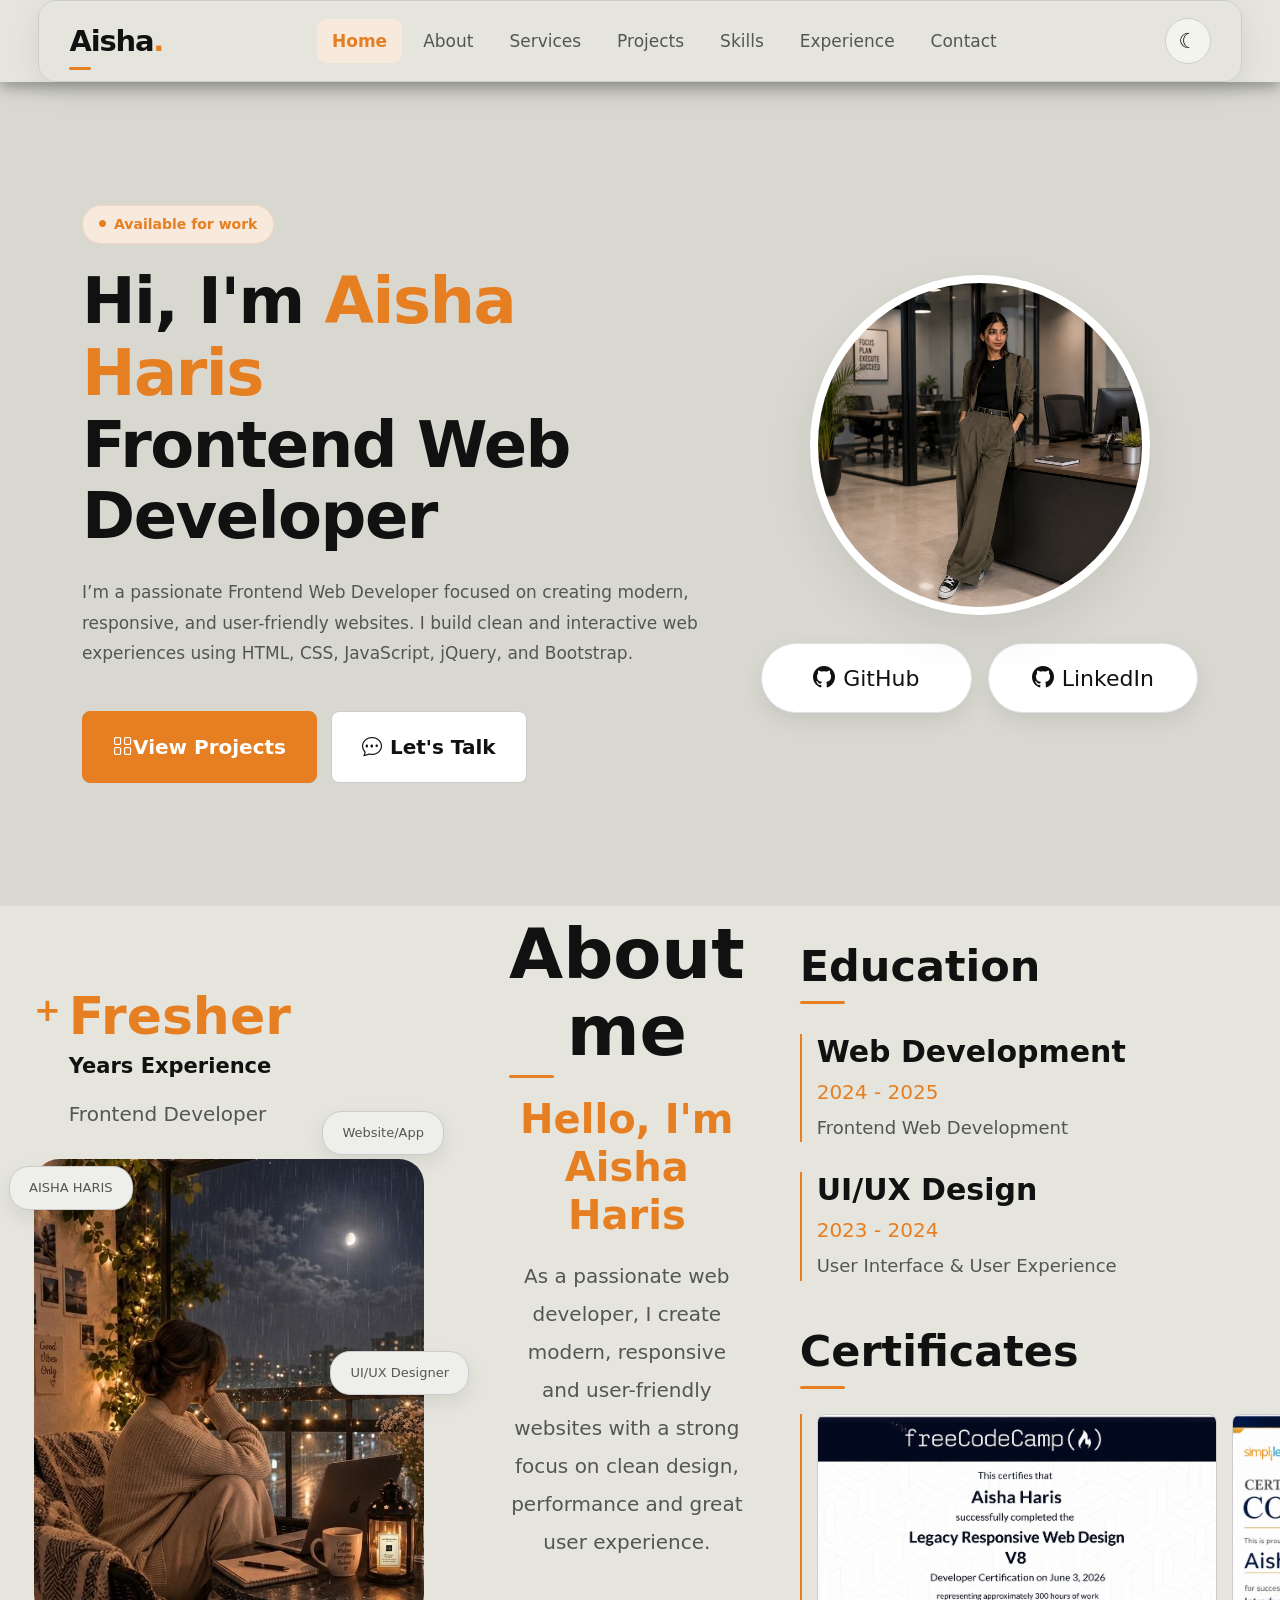
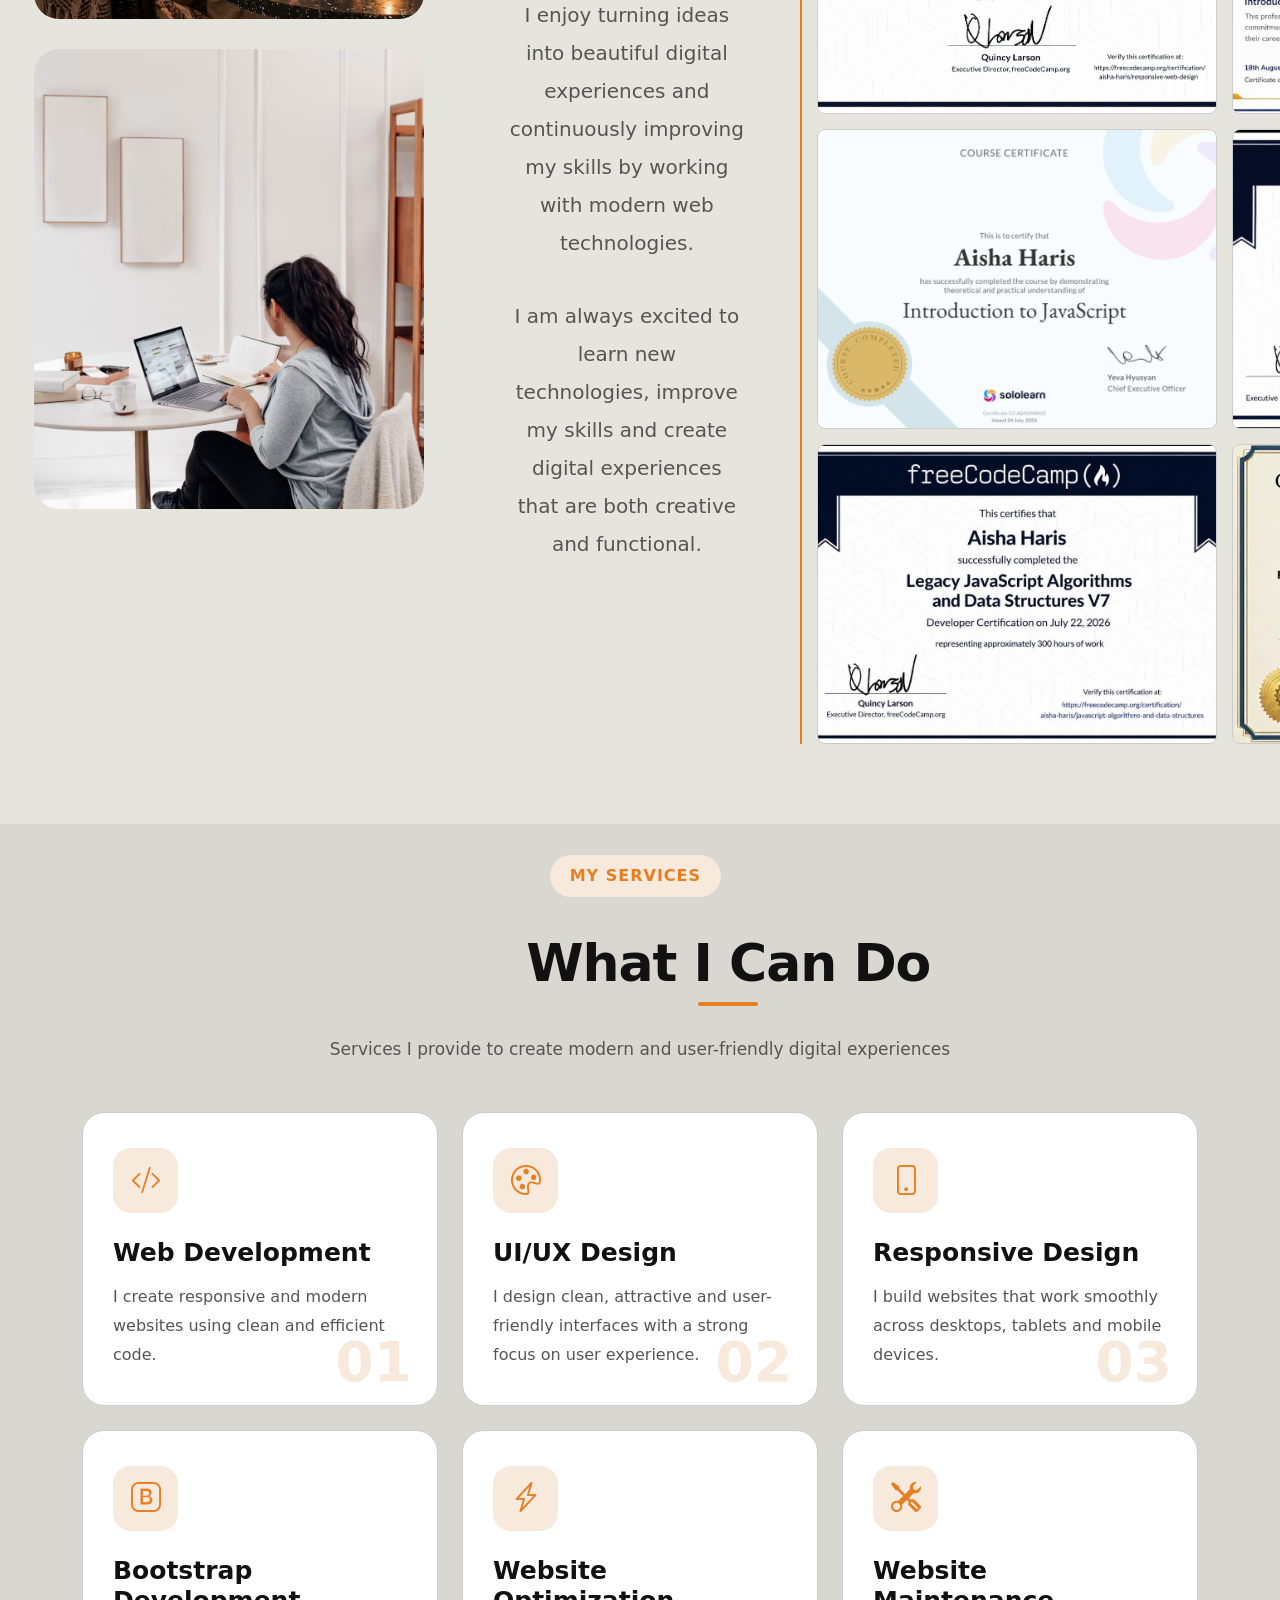
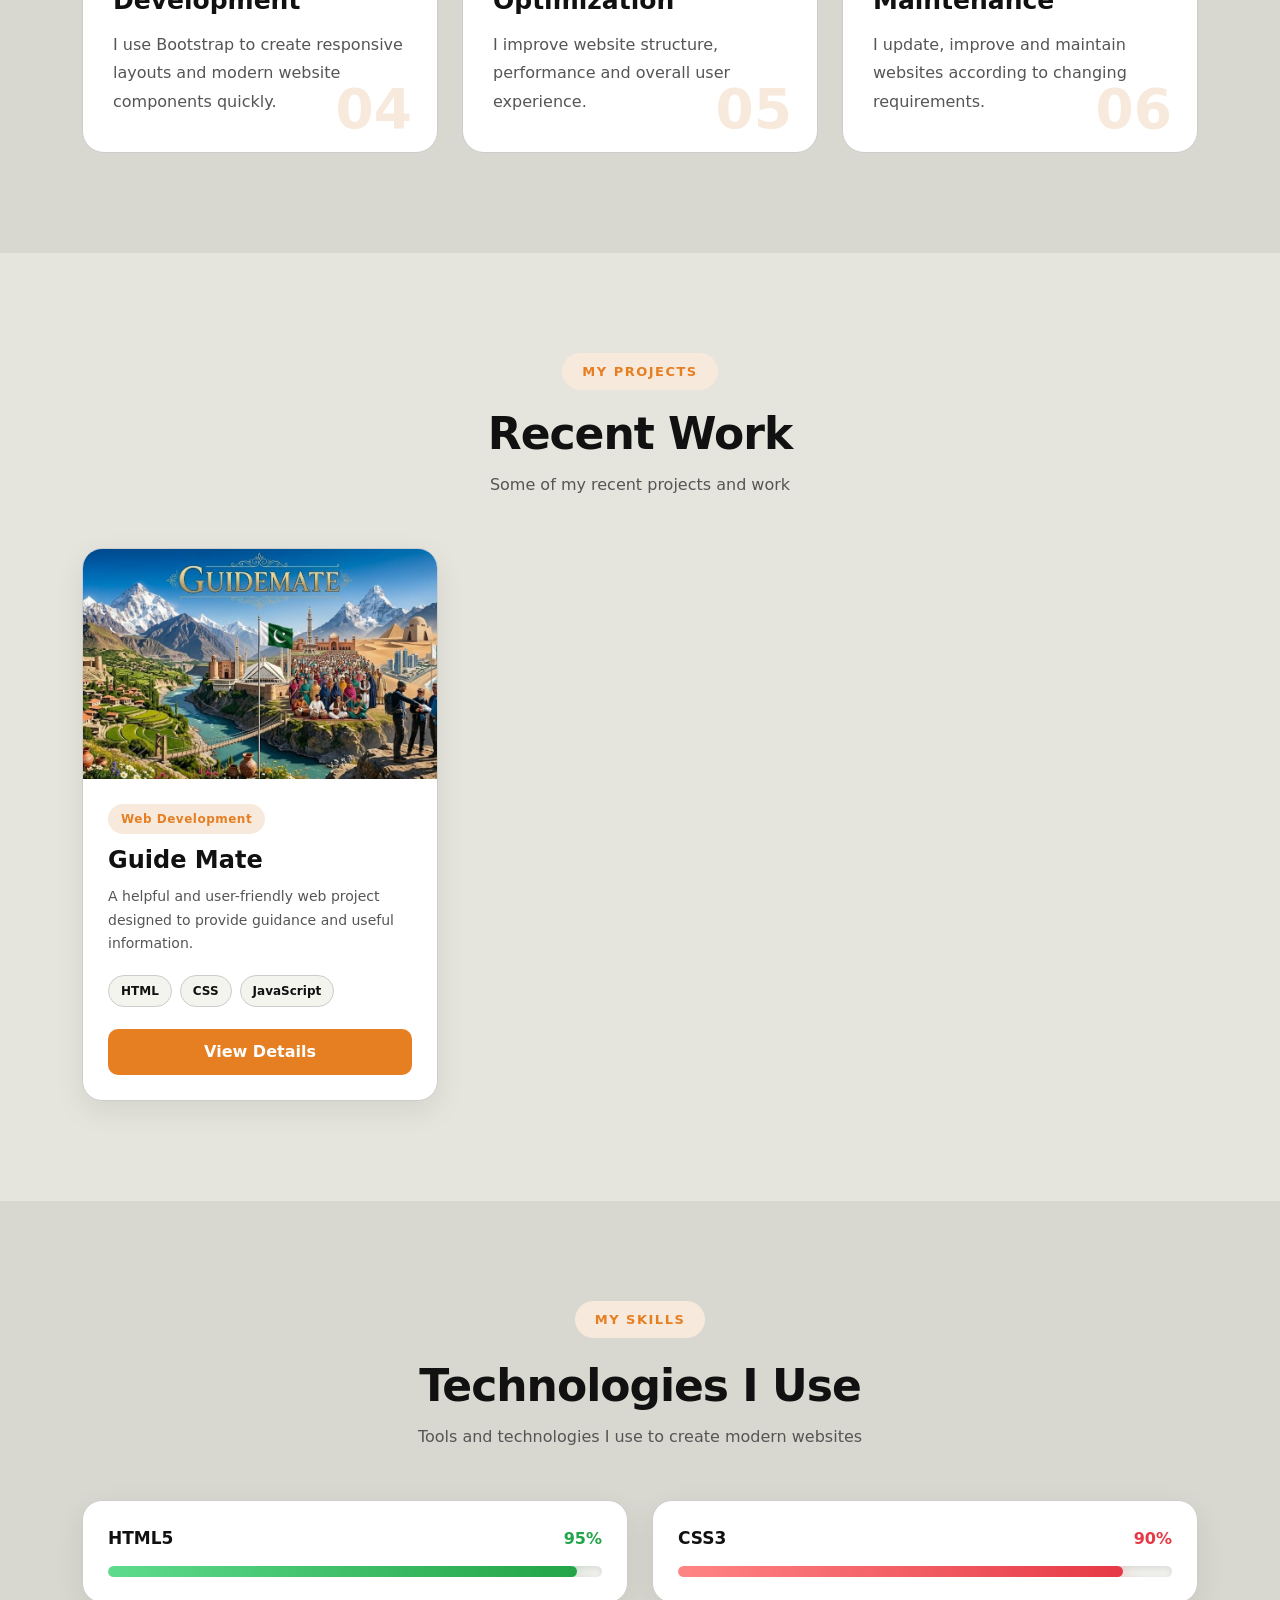
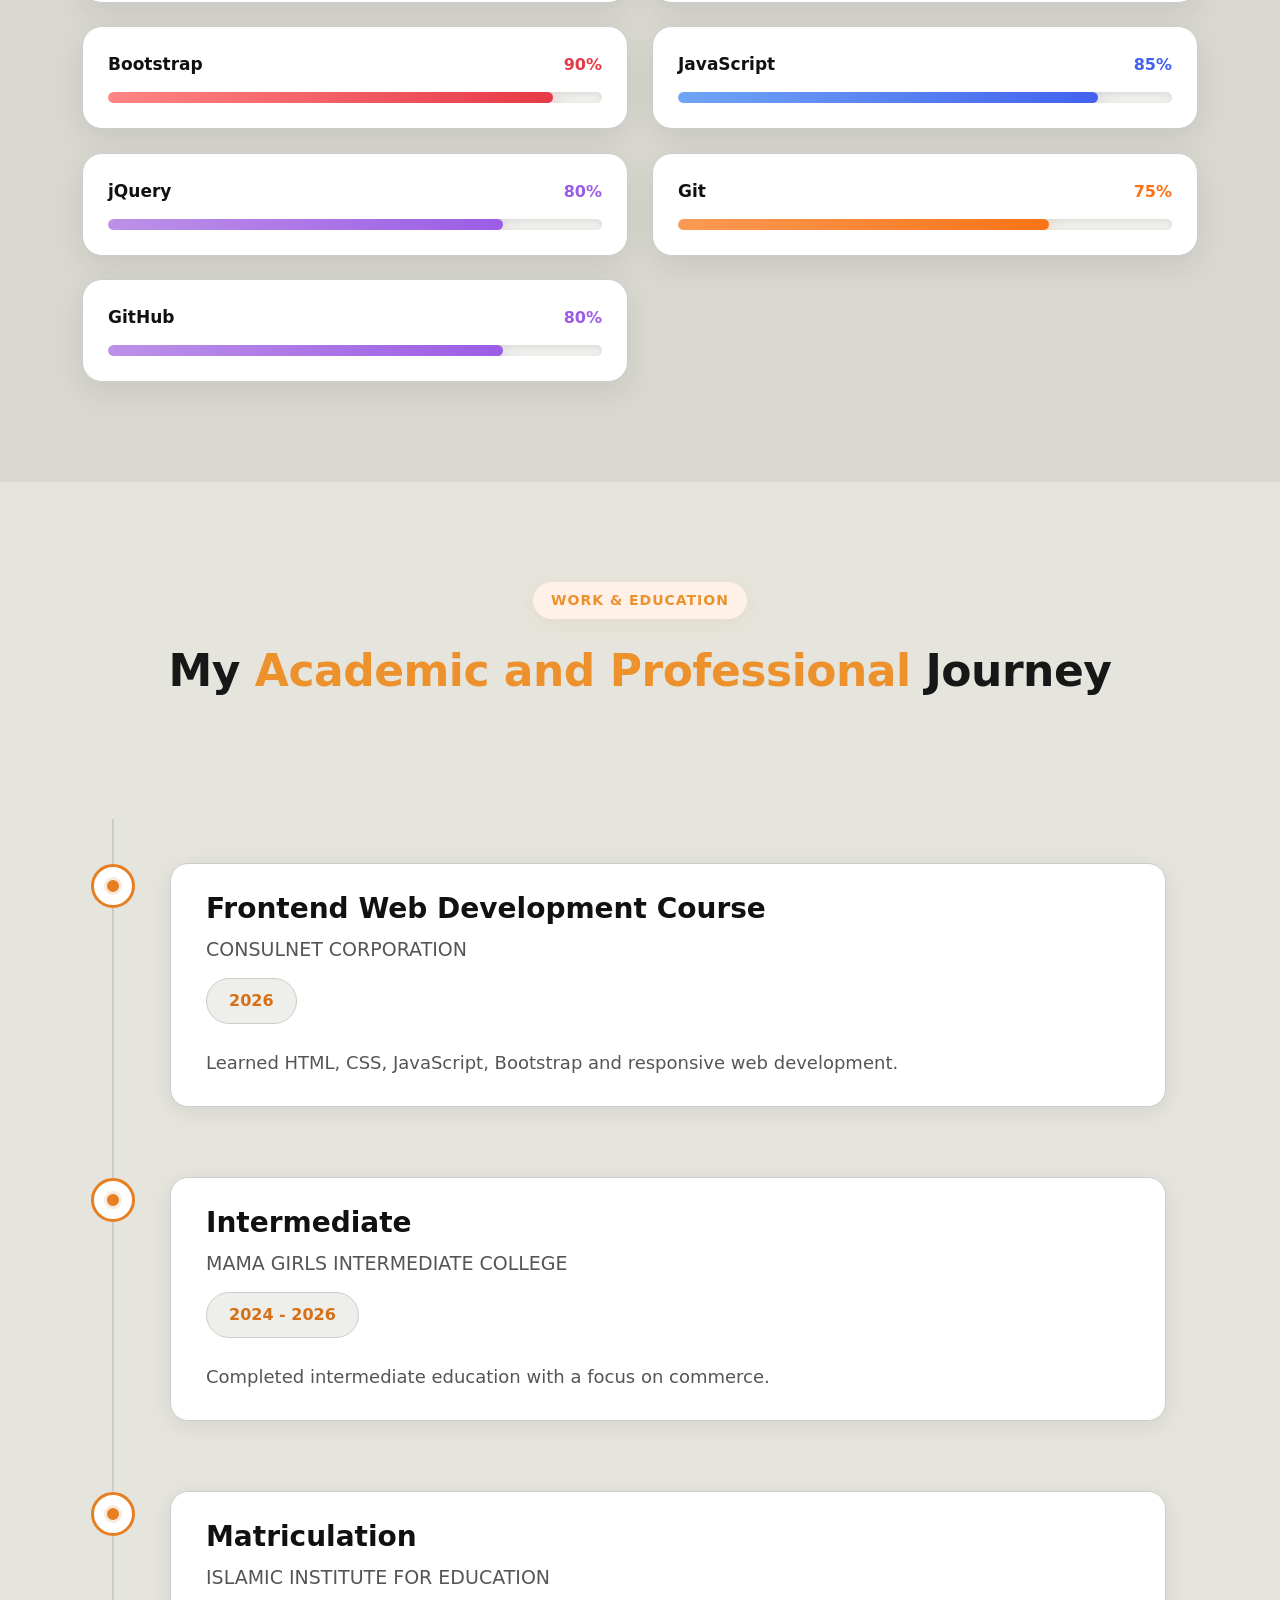
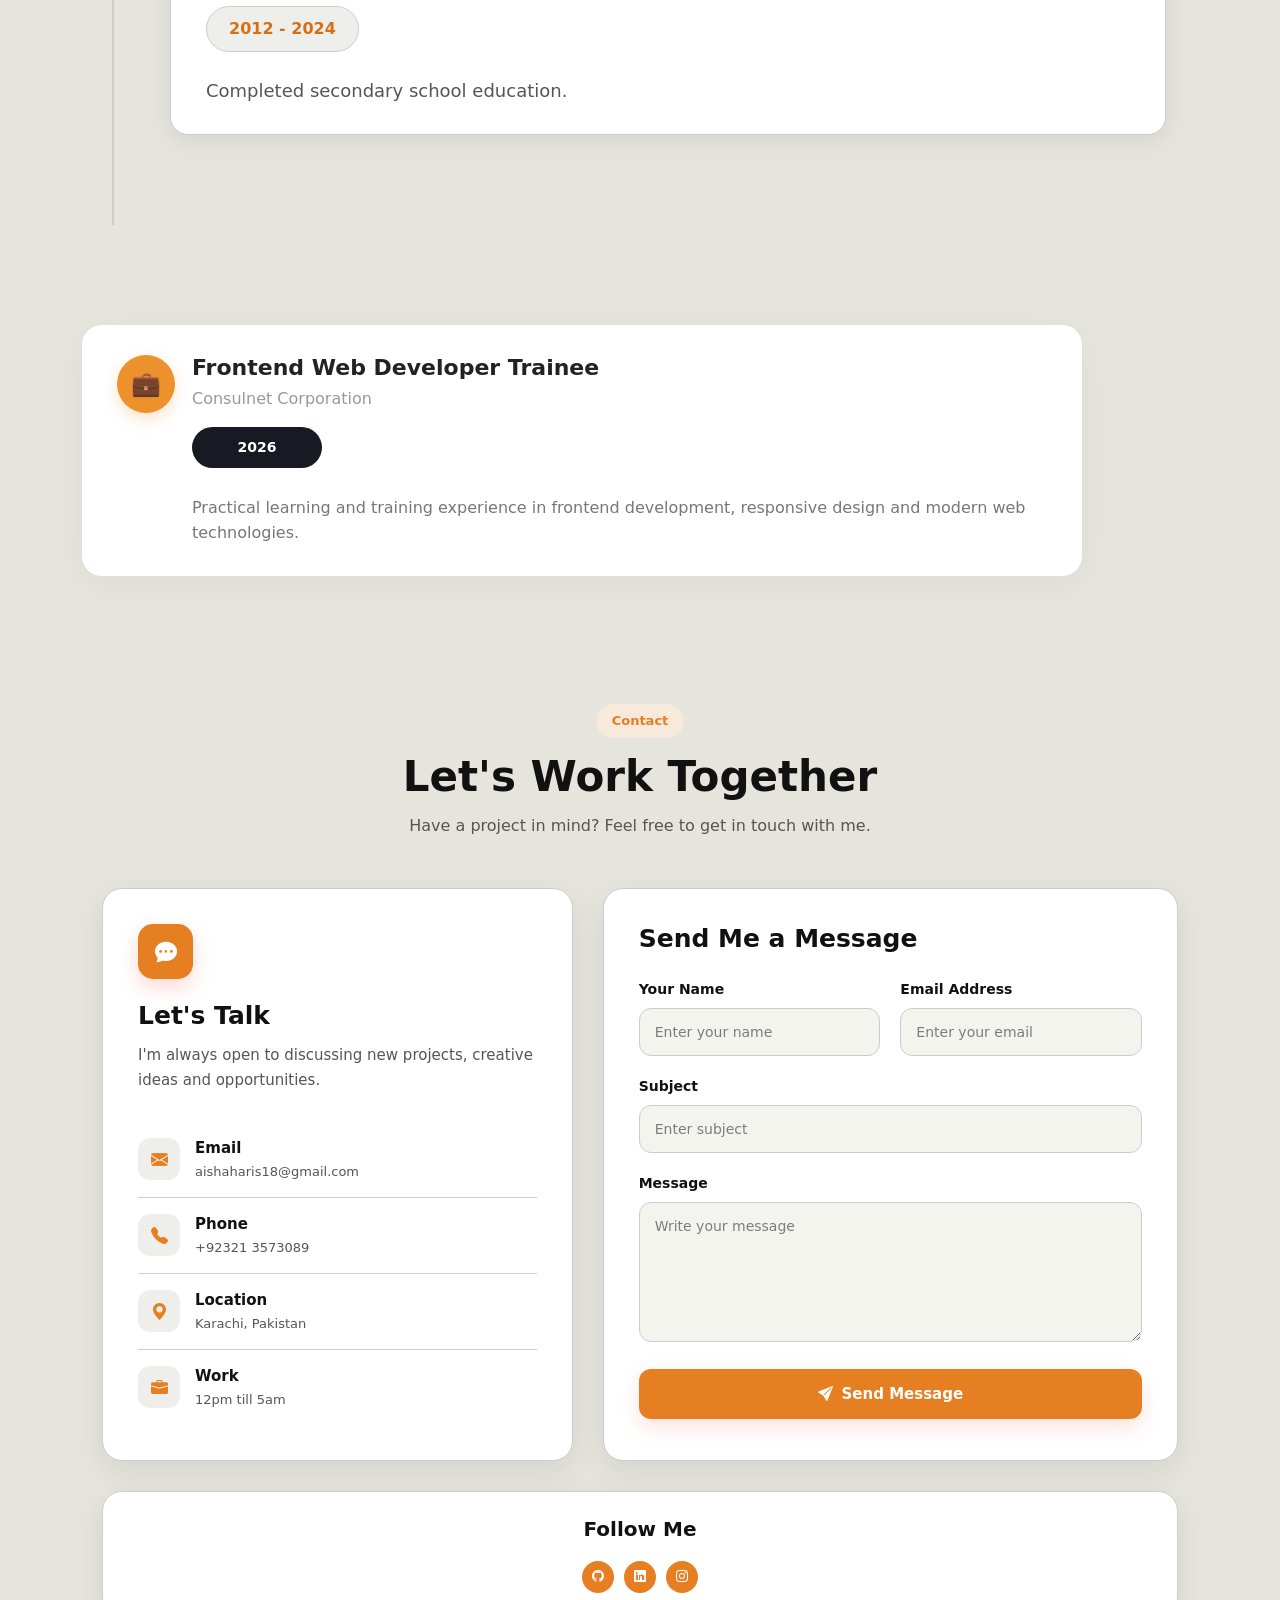
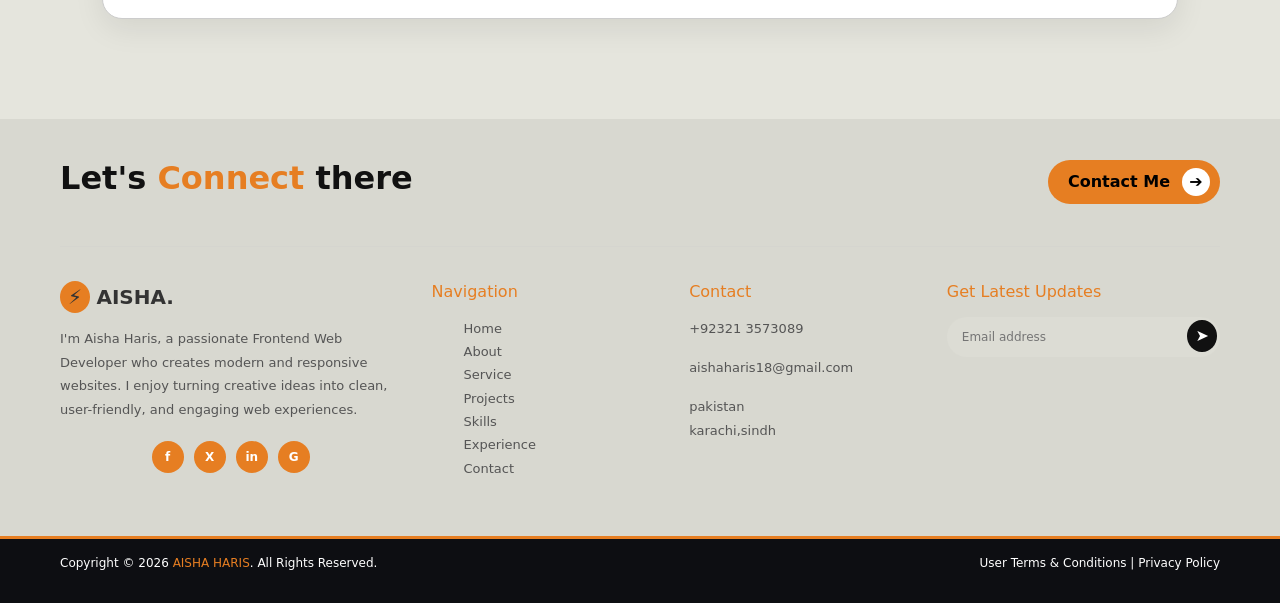
==== commit 4dc649ae: "change name" ====
--- a/index.html
+++ b/index.html
@@ -182,11 +182,11 @@
 
 
 <script src="https://cdn.jsdelivr.net/npm/bootstrap@5.3.3/dist/js/bootstrap.bundle.min.js"></script>
-<script src="js/data.js"></script>
-<script src="js/portfolio.js"></script>
-<script src="js/about.js"></script>
-<script src="js/projects.js"></script>
-<script src="js/contact.js"></script>
+<script src="JS/data.js"></script>
+<script src="JS/portfolio.js"></script>
+<script src="JS/about.js"></script>
+<script src="JS/projects.js"></script>
+<script src="JS/contact.js"></script>
 
 
 </body>
